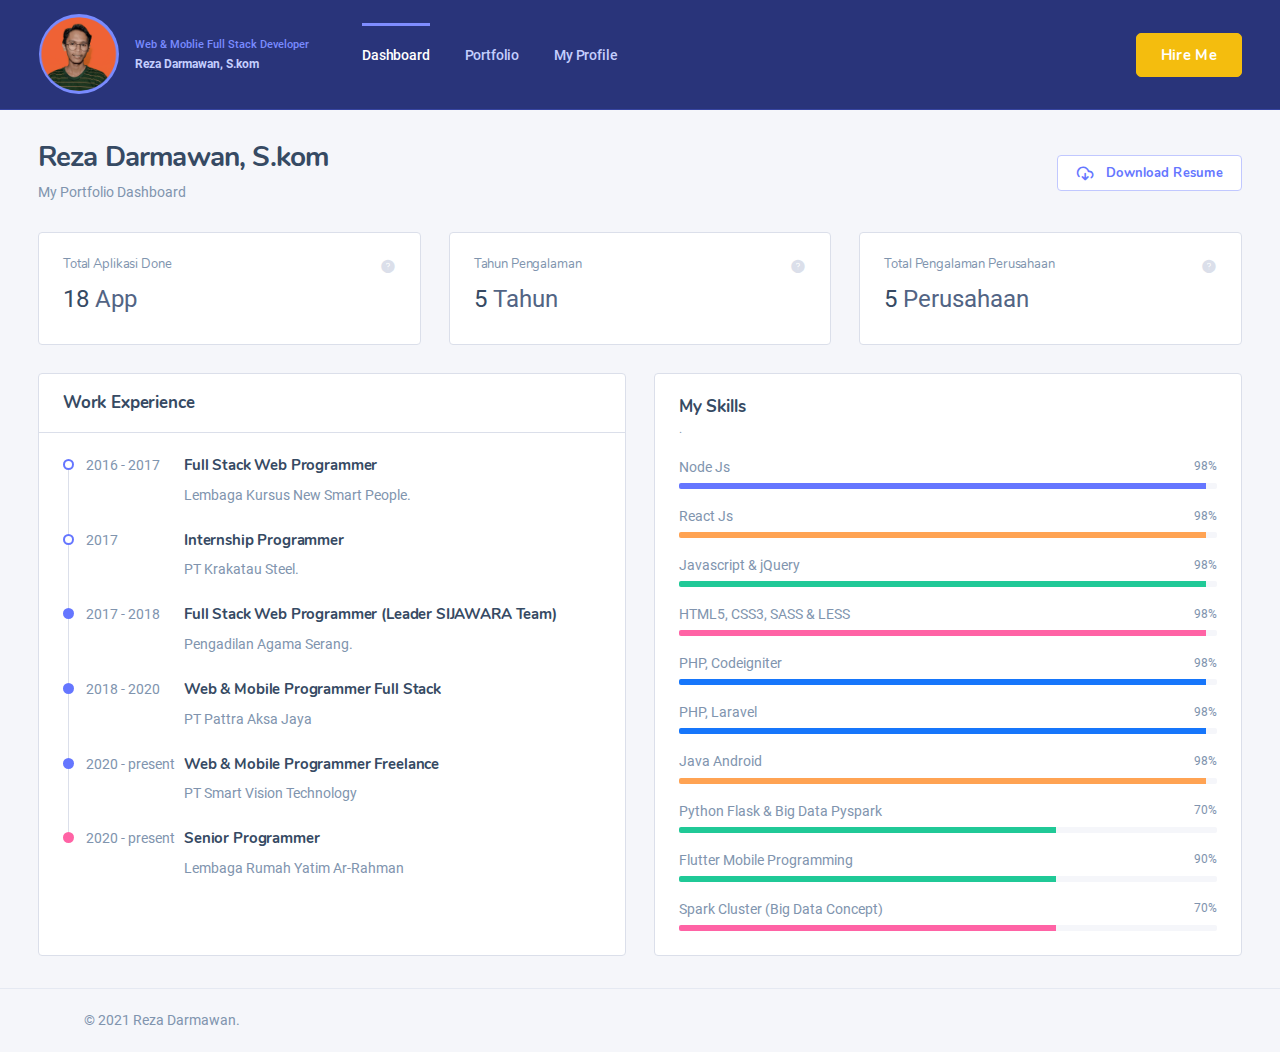
==== index.html @ d8fc85c7 "Update index.html" ====
<!DOCTYPE html>
<html lang="zxx" class="js">

<head>
    <meta charset="utf-8">
    <meta name="author" content="Softnio">
    <meta name="viewport" content="width=device-width, initial-scale=1, shrink-to-fit=no">
    <meta name="description" content="A powerful and conceptual apps base dashboard template that especially build for developers and programmers.">
    <!-- Fav Icon  -->
    <link rel="shortcut icon" href="./images/favicon.png">
    <!-- Page Title  -->
    <title>Reza Darmawan| My Portfolio</title>
    <!-- StyleSheets  -->
    <link rel="stylesheet" href="./assets/css/dashlite.css?ver=2.9.0">
    <link id="skin-default" rel="stylesheet" href="./assets/css/theme.css?ver=2.9.0">
</head>

<body class="nk-body npc-invest bg-lighter ">
    <div class="nk-app-root">
        <!-- wrap @s -->
        <div class="nk-wrap ">
            <!-- main header @s -->
            <div class="nk-header nk-header-fluid is-theme">
                <div class="container-xl wide-xl">
                    <div class="nk-header-wrap">
                        <div class="nk-menu-trigger mr-sm-2 d-lg-none">
                            <a href="#" class="nk-nav-toggle nk-quick-nav-icon" data-target="headerNav"><em class="icon ni ni-menu"></em></a>
                        </div>
                        <div class="nk-header-brand">
                            <!-- <div class="user-avatar lg">
                                <img src="./images/reza.png" alt="">
                            </div> -->
                            <ul class="nk-quick-nav">
                                <li class="order-sm-first">
                                    <a href="#">
                                        <div class="user-toggle">
                                            <div class="user-avatar lg">
                                                <img src="./images/reza.png" alt="">
                                            </div>
                                            <div class="user-info d-none d-xl-block">
                                                <div class="user-status">Web & Moblie Full Stack Developer</div>
                                                <div class="user-name">Reza Darmawan, S.kom</div>
                                            </div>
                                        </div>
                                    </a>
                                </li>
                            </ul><!-- .nk-quick-nav -->
                        </div><!-- .nk-header-brand -->
                        <div class="nk-header-menu" data-content="headerNav">
                            <div class="nk-header-mobile">
                                <div class="nk-header-brand">
                                    <a href="html/index.html" class="logo-link">
                                        <img class="logo-light logo-img" src="./images/reza.png" srcset="./images/reza.png 2x" alt="logo">
                                        <img class="logo-dark logo-img" src="./images/reza.png" srcset="./images/reza.png 2x" alt="logo-dark">
                                    </a>
                                </div>
                                <div class="nk-menu-trigger mr-n2">
                                    <a href="#" class="nk-nav-toggle nk-quick-nav-icon" data-target="headerNav"><em class="icon ni ni-arrow-left"></em></a>
                                </div>
                            </div>
                            <ul class="nk-menu nk-menu-main ui-s2">
                                <li class="nk-menu-item">
                                    <a href="index.html" class="nk-menu-link">
                                        <span class="nk-menu-text">Dashboard</span>
                                    </a>
                                </li><!-- .nk-menu-item -->
                                <li class="nk-menu-item">
                                    <a href="portfolio.html" class="nk-menu-link">
                                        <span class="nk-menu-text">Portfolio</span>
                                    </a>
                                </li>
                                <li class="nk-menu-item">
                                    <a href="profile.html" class="nk-menu-link">
                                        <span class="nk-menu-text">My Profile</span>
                                    </a>
                                </li><!-- .nk-menu-item -->
                            </ul><!-- .nk-menu -->
                        </div><!-- .nk-header-menu -->
                        <div class="nk-header-tools">
                            <ul class="nk-quick-nav">
                                <li class="order-sm-first">
                                    <a href="https://wa.me/6281382352441?text=Saya%20tertarik%20untuk%20merekrut%20Anda" class="btn btn-warning btn-lg">Hire Me</a>
                                </li>
                            </ul><!-- .nk-quick-nav -->
                        </div><!-- .nk-header-tools -->
                    </div><!-- .nk-header-wrap -->
                </div><!-- .container-fliud -->
            </div>
            <!-- main header @e -->
            <!-- content @s -->
            <div class="nk-content nk-content-fluid">
                <div class="container-xl wide-xl">
                    <div class="nk-content-inner">
                        <div class="nk-content-body">
                            <div class="nk-block-head nk-block-head-sm">
                                <div class="nk-block-between">
                                    <div class="nk-block-head-content">
                                        <h3 class="nk-block-title page-title">Reza Darmawan, S.kom</h3>
                                        <div class="nk-block-des text-soft">
                                            <p>My Portfolio Dashboard</p>
                                        </div>
                                    </div><!-- .nk-block-head-content -->
                                    <div class="nk-block-head-content">
                                        <div class="toggle-wrap nk-block-tools-toggle">
                                            <a href="#" class="btn btn-icon btn-trigger toggle-expand mr-n1" data-target="pageMenu"><em class="icon ni ni-more-v"></em></a>
                                            <div class="toggle-expand-content" data-content="pageMenu">
                                                <ul class="nk-block-tools g-3">
                                                    <li><a href="./rezadarmawan_resume.pdf" class="btn btn-white btn-dim btn-outline-primary" download><em class="icon ni ni-download-cloud"></em><span>Download Resume</span></a></li>
                                                </ul>
                                            </div><!-- .toggle-expand-content -->
                                        </div><!-- .toggle-wrap -->
                                    </div><!-- .nk-block-head-content -->
                                </div><!-- .nk-block-between -->
                            </div><!-- .nk-block-head -->
                            <div class="nk-block">
                                <div class="row g-gs">
                                    <div class="col-md-4">
                                        <div class="card card-bordered card-full">
                                            <div class="card-inner">
                                                <div class="card-title-group align-start mb-0">
                                                    <div class="card-title">
                                                        <h6 class="subtitle">Total Aplikasi Done</h6>
                                                    </div>
                                                    <div class="card-tools">
                                                        <em class="card-hint icon ni ni-help-fill" data-toggle="tooltip" data-placement="left" title="Total Deposited"></em>
                                                    </div>
                                                </div>
                                                <div class="card-amount">
                                                    <span class="amount"> 18 <span class="currency currency-usd">App</span>
                                                    </span>
                                                </div>
                                            </div>
                                        </div><!-- .card -->
                                    </div><!-- .col -->
                                    <div class="col-md-4">
                                        <div class="card card-bordered card-full">
                                            <div class="card-inner">
                                                <div class="card-title-group align-start mb-0">
                                                    <div class="card-title">
                                                        <h6 class="subtitle">Tahun Pengalaman</h6>
                                                    </div>
                                                    <div class="card-tools">
                                                        <em class="card-hint icon ni ni-help-fill" data-toggle="tooltip" data-placement="left" title="Total Withdraw"></em>
                                                    </div>
                                                </div>
                                                <div class="card-amount">
                                                    <span class="amount"> 5 <span class="currency currency-usd">Tahun</span>
                                                    </span>
                                                </div>
                                            </div>
                                        </div><!-- .card -->
                                    </div><!-- .col -->
                                    <div class="col-md-4">
                                        <div class="card card-bordered  card-full">
                                            <div class="card-inner">
                                                <div class="card-title-group align-start mb-0">
                                                    <div class="card-title">
                                                        <h6 class="subtitle">Total Pengalaman Perusahaan</h6>
                                                    </div>
                                                    <div class="card-tools">
                                                        <em class="card-hint icon ni ni-help-fill" data-toggle="tooltip" data-placement="left" title="Total Balance in Account"></em>
                                                    </div>
                                                </div>
                                                <div class="card-amount">
                                                    <span class="amount"> 5 <span class="currency currency-usd">Perusahaan</span>
                                                    </span>
                                                </div>
                                            </div>
                                        </div><!-- .card -->
                                    </div><!-- .col -->
                                    <div class="col-md-6 col-xxl-4">
                                        <div class="card card-bordered h-100">
                                            <div class="card-inner border-bottom">
                                                <div class="card-title-group">
                                                    <div class="card-title">
                                                        <h6 class="title">Work Experience</h6>
                                                    </div>
                                                </div>
                                            </div>
                                            <div class="card-inner">
                                                <div class="timeline">
                                                    <ul class="timeline-list">
                                                        <li class="timeline-item">
                                                            <div class="timeline-status bg-primary is-outline"></div>
                                                            <div class="timeline-date">2016 - 2017</div>
                                                            <div class="timeline-data">
                                                                <h6 class="timeline-title">Full Stack Web Programmer</h6>
                                                                <div class="timeline-des">
                                                                    <p>Lembaga Kursus New Smart People.</p>
                                                                </div>
                                                            </div>
                                                        </li>
                                                        <li class="timeline-item">
                                                            <div class="timeline-status bg-primary is-outline"></div>
                                                            <div class="timeline-date">2017</div>
                                                            <div class="timeline-data">
                                                                <h6 class="timeline-title">Internship Programmer</h6>
                                                                <div class="timeline-des">
                                                                    <p>PT Krakatau Steel.</p>
                                                                </div>
                                                            </div>
                                                        </li>
                                                        <li class="timeline-item">
                                                            <div class="timeline-status bg-primary"></div>
                                                            <div class="timeline-date">2017 - 2018</div>
                                                            <div class="timeline-data">
                                                                <h6 class="timeline-title">Full Stack Web Programmer (Leader SIJAWARA Team)</h6>
                                                                <div class="timeline-des">
                                                                    <p>Pengadilan Agama Serang.</p>
                                                                </div>
                                                            </div>
                                                        </li>
                                                        <li class="timeline-item">
                                                            <div class="timeline-status bg-primary"></div>
                                                            <div class="timeline-date">2018 - 2020</div>
                                                            <div class="timeline-data">
                                                                <h6 class="timeline-title">Web & Mobile Programmer Full Stack</h6>
                                                                <div class="timeline-des">
                                                                    <p>PT Pattra Aksa Jaya</p>
                                                                </div>
                                                            </div>
                                                        </li>
                                                        <li class="timeline-item">
                                                            <div class="timeline-status bg-primary"></div>
                                                            <div class="timeline-date">2020 - present</div>
                                                            <div class="timeline-data">
                                                                <h6 class="timeline-title">Web & Mobile Programmer Freelance</h6>
                                                                <div class="timeline-des">
                                                                    <p>PT Smart Vision Technology</p>
                                                                </div>
                                                            </div>
                                                        </li>
                                                        <li class="timeline-item">
                                                            <div class="timeline-status bg-pink"></div>
                                                            <div class="timeline-date">2020 - present</div>
                                                            <div class="timeline-data">
                                                                <h6 class="timeline-title">Senior Programmer</h6>
                                                                <div class="timeline-des">
                                                                    <p>Lembaga Rumah Yatim Ar-Rahman</p>
                                                                </div>
                                                            </div>
                                                        </li>
                                                    </ul>
                                                </div>
                                            </div>
                                        </div><!-- .card -->
                                    </div><!-- .col -->
                                    <div class="col-md-6 col-xxl-4">
                                        <div class="card card-bordered card-full">
                                            <div class="card-inner d-flex flex-column h-100">
                                                <div class="card-title-group mb-3">
                                                    <div class="card-title">
                                                        <h6 class="title">My Skills</h6>
                                                        <p>.</p>
                                                    </div>
                                                </div>
                                                <div class="progress-list gy-3">
                                                    <div class="progress-wrap">
                                                        <div class="progress-text">
                                                            <div class="progress-label">Node Js</div>
                                                            <div class="progress-amount">98%</div>
                                                        </div>
                                                        <div class="progress progress-md">
                                                            <div class="progress-bar" data-progress="98"></div>
                                                        </div>
                                                    </div>
                                                    <div class="progress-wrap">
                                                        <div class="progress-text">
                                                            <div class="progress-label">React Js</div>
                                                            <div class="progress-amount">98%</div>
                                                        </div>
                                                        <div class="progress progress-md">
                                                            <div class="progress-bar bg-orange" data-progress="98"></div>
                                                        </div>
                                                    </div>
                                                    <div class="progress-wrap">
                                                        <div class="progress-text">
                                                            <div class="progress-label">Javascript & jQuery</div>
                                                            <div class="progress-amount">98%</div>
                                                        </div>
                                                        <div class="progress progress-md">
                                                            <div class="progress-bar bg-teal" data-progress="98"></div>
                                                        </div>
                                                    </div>
                                                    <div class="progress-wrap">
                                                        <div class="progress-text">
                                                            <div class="progress-label">HTML5, CSS3, SASS & LESS</div>
                                                            <div class="progress-amount">98%</div>
                                                        </div>
                                                        <div class="progress progress-md">
                                                            <div class="progress-bar bg-pink" data-progress="98"></div>
                                                        </div>
                                                    </div>
                                                    <div class="progress-wrap">
                                                        <div class="progress-text">
                                                            <div class="progress-label">PHP, Codeigniter</div>
                                                            <div class="progress-amount">98%</div>
                                                        </div>
                                                        <div class="progress progress-md">
                                                            <div class="progress-bar bg-azure" data-progress="98"></div>
                                                        </div>
                                                    </div>
                                                    <div class="progress-wrap">
                                                        <div class="progress-text">
                                                            <div class="progress-label">PHP, Laravel</div>
                                                            <div class="progress-amount">98%</div>
                                                        </div>
                                                        <div class="progress progress-md">
                                                            <div class="progress-bar bg-azure" data-progress="98"></div>
                                                        </div>
                                                    </div>
                                                    <div class="progress-wrap">
                                                        <div class="progress-text">
                                                            <div class="progress-label">Java Android</div>
                                                            <div class="progress-amount">98%</div>
                                                        </div>
                                                        <div class="progress progress-md">
                                                            <div class="progress-bar bg-orange" data-progress="98"></div>
                                                        </div>
                                                    </div>
                                                    <div class="progress-wrap">
                                                        <div class="progress-text">
                                                            <div class="progress-label">Python Flask & Big Data Pyspark</div>
                                                            <div class="progress-amount">70%</div>
                                                        </div>
                                                        <div class="progress progress-md">
                                                            <div class="progress-bar bg-teal" data-progress="70"></div>
                                                        </div>
                                                    </div>
                                                    <div class="progress-wrap">
                                                        <div class="progress-text">
                                                            <div class="progress-label">Flutter Mobile Programming</div>
                                                            <div class="progress-amount">90%</div>
                                                        </div>
                                                        <div class="progress progress-md">
                                                            <div class="progress-bar bg-teal" data-progress="70"></div>
                                                        </div>
                                                    </div>
                                                    <div class="progress-wrap">
                                                        <div class="progress-text">
                                                            <div class="progress-label">Spark Cluster (Big Data Concept)</div>
                                                            <div class="progress-amount">70%</div>
                                                        </div>
                                                        <div class="progress progress-md">
                                                            <div class="progress-bar bg-pink" data-progress="70"></div>
                                                        </div>
                                                    </div>
                                                </div>
                                            </div>
                                        </div>
                                    </div><!-- .col -->
                                    
                                    
                                    
                                </div>
                            </div>
                        </div>
                    </div>
                </div>
            </div>
            <!-- content @e -->
            <!-- footer @s -->
            <div class="nk-footer nk-footer-fluid bg-lighter">
                <div class="container-xl">
                    <div class="nk-footer-wrap">
                        <div class="nk-footer-copyright"> &copy; 2021 Reza Darmawan.
                        </div>
                        
                    </div>
                </div>
            </div>
            <!-- footer @e -->
        </div>
        <!-- wrap @e -->
    </div>
    <!-- app-root @e -->
    
    <!-- JavaScript -->
    <script src="./assets/js/bundle.js?ver=2.9.0"></script>
    <script src="./assets/js/scripts.js?ver=2.9.0"></script>
    <script src="./assets/js/charts/gd-invest.js?ver=2.9.0"></script>
</body>

</html>
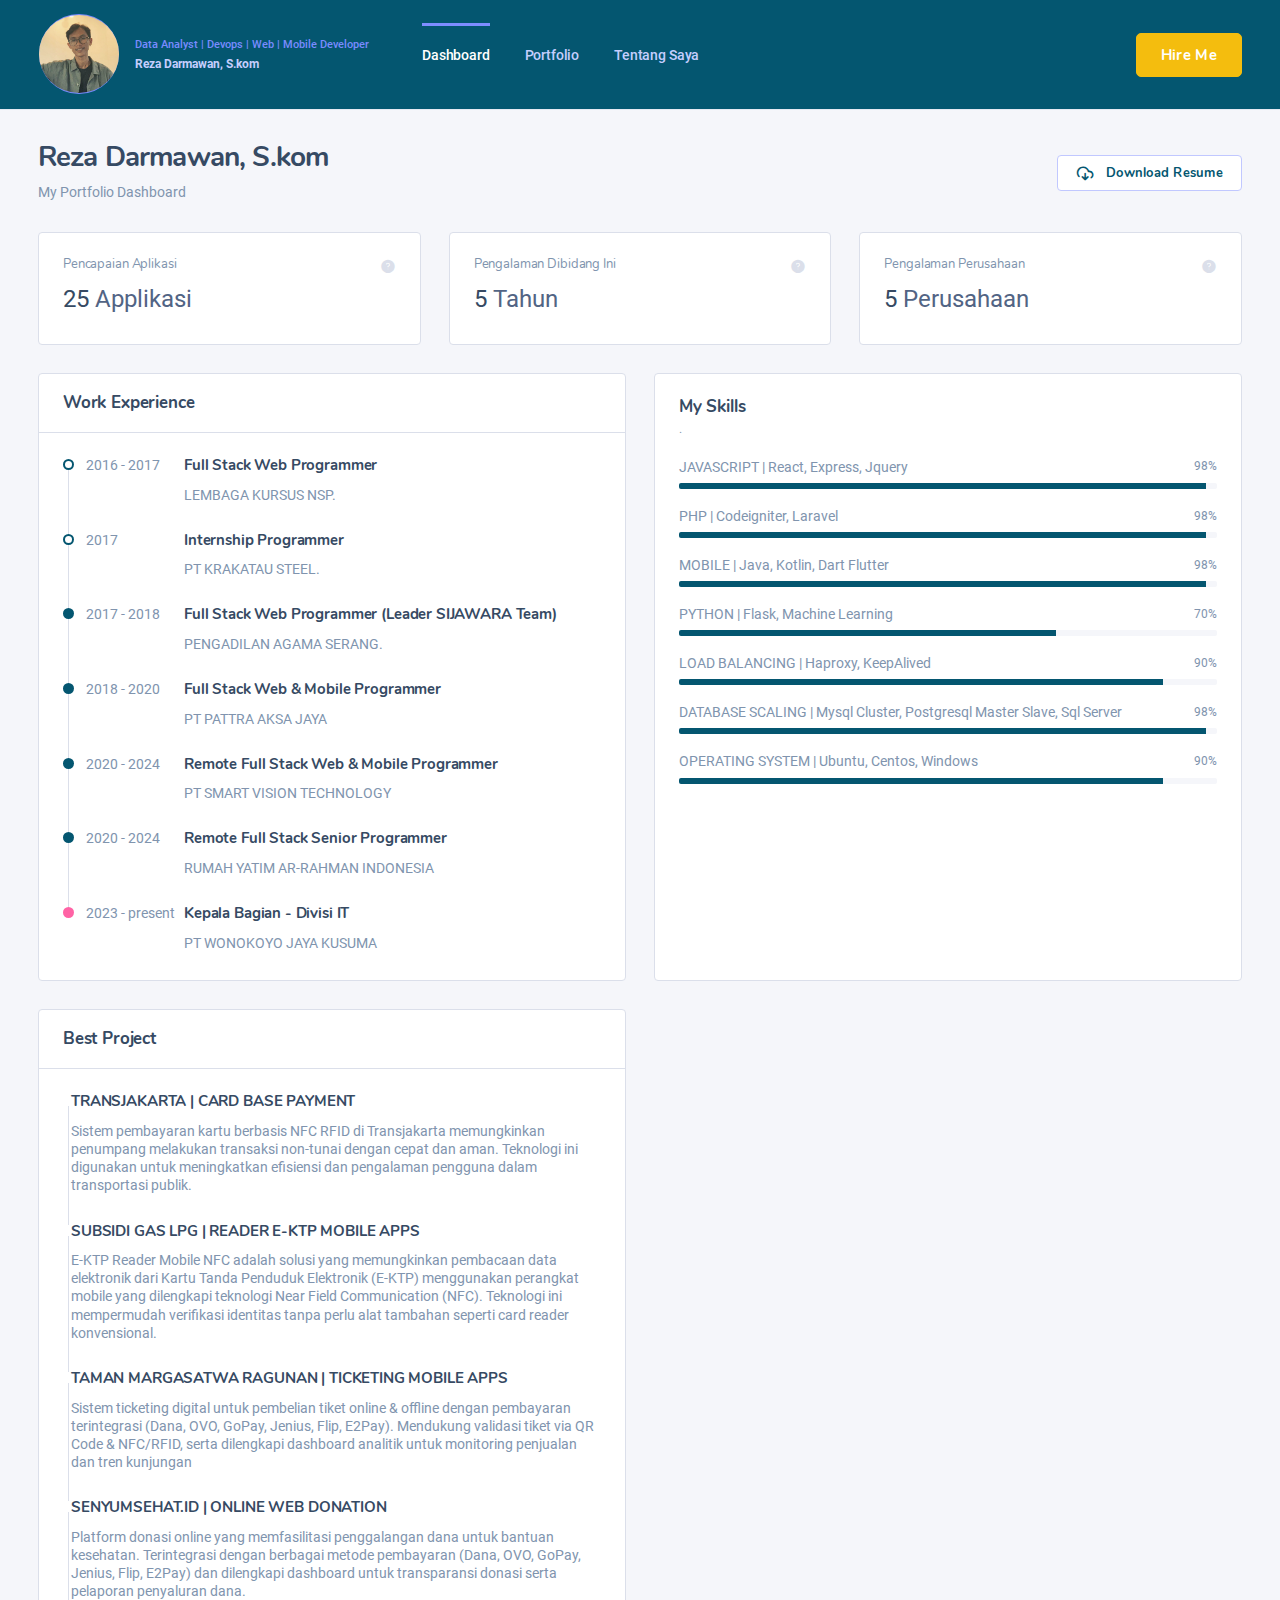
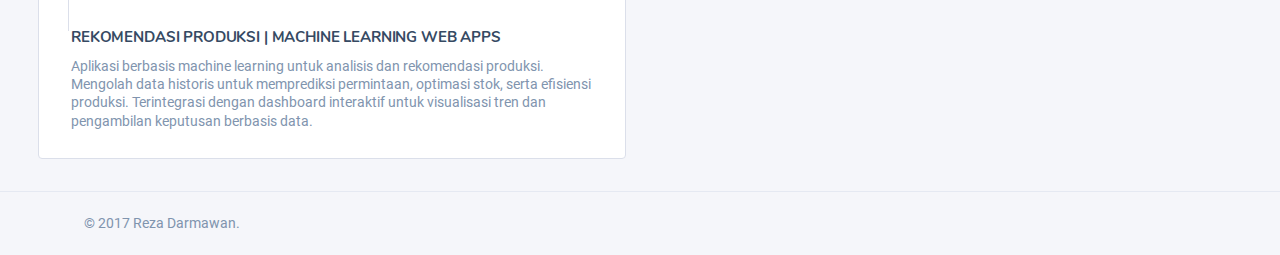
==== commit 4ec7bd8e: "update reza" ====
--- a/index.html
+++ b/index.html
@@ -11,8 +11,8 @@
     <!-- Page Title  -->
     <title>Reza Darmawan| My Portfolio</title>
     <!-- StyleSheets  -->
-    <link rel="stylesheet" href="./assets/css/dashlite.css?ver=2.9.0">
-    <link id="skin-default" rel="stylesheet" href="./assets/css/theme.css?ver=2.9.0">
+    <link rel="stylesheet" href="./assets/css/dashlite.css?ver=2.9.1">
+    <link id="skin-default" rel="stylesheet" href="./assets/css/theme.css?ver=2.9.1">
 </head>
 
 <body class="nk-body npc-invest bg-lighter ">
@@ -20,7 +20,7 @@
         <!-- wrap @s -->
         <div class="nk-wrap ">
             <!-- main header @s -->
-            <div class="nk-header nk-header-fluid is-theme">
+            <div class="nk-header nk-header-fluid is-theme bg-primary">
                 <div class="container-xl wide-xl">
                     <div class="nk-header-wrap">
                         <div class="nk-menu-trigger mr-sm-2 d-lg-none">
@@ -35,10 +35,10 @@
                                     <a href="#">
                                         <div class="user-toggle">
                                             <div class="user-avatar lg">
-                                                <img src="./images/reza.png" alt="">
+                                                <img src="./images/reza2.jpg" alt="">
                                             </div>
                                             <div class="user-info d-none d-xl-block">
-                                                <div class="user-status">Web & Moblie Full Stack Developer</div>
+                                                <div class="user-status">Data Analyst | Devops | Web | Mobile Developer</div>
                                                 <div class="user-name">Reza Darmawan, S.kom</div>
                                             </div>
                                         </div>
@@ -71,7 +71,7 @@
                                 </li>
                                 <li class="nk-menu-item">
                                     <a href="profile.html" class="nk-menu-link">
-                                        <span class="nk-menu-text">My Profile</span>
+                                        <span class="nk-menu-text">Tentang Saya</span>
                                     </a>
                                 </li><!-- .nk-menu-item -->
                             </ul><!-- .nk-menu -->
@@ -119,14 +119,14 @@
                                             <div class="card-inner">
                                                 <div class="card-title-group align-start mb-0">
                                                     <div class="card-title">
-                                                        <h6 class="subtitle">Total Aplikasi Done</h6>
+                                                        <h6 class="subtitle">Pencapaian Aplikasi</h6>
                                                     </div>
                                                     <div class="card-tools">
                                                         <em class="card-hint icon ni ni-help-fill" data-toggle="tooltip" data-placement="left" title="Total Deposited"></em>
                                                     </div>
                                                 </div>
                                                 <div class="card-amount">
-                                                    <span class="amount"> 18 <span class="currency currency-usd">App</span>
+                                                    <span class="amount"> 25 <span class="currency currency-usd">Applikasi</span>
                                                     </span>
                                                 </div>
                                             </div>
@@ -137,7 +137,7 @@
                                             <div class="card-inner">
                                                 <div class="card-title-group align-start mb-0">
                                                     <div class="card-title">
-                                                        <h6 class="subtitle">Tahun Pengalaman</h6>
+                                                        <h6 class="subtitle">Pengalaman Dibidang Ini</h6>
                                                     </div>
                                                     <div class="card-tools">
                                                         <em class="card-hint icon ni ni-help-fill" data-toggle="tooltip" data-placement="left" title="Total Withdraw"></em>
@@ -155,7 +155,7 @@
                                             <div class="card-inner">
                                                 <div class="card-title-group align-start mb-0">
                                                     <div class="card-title">
-                                                        <h6 class="subtitle">Total Pengalaman Perusahaan</h6>
+                                                        <h6 class="subtitle">Pengalaman Perusahaan</h6>
                                                     </div>
                                                     <div class="card-tools">
                                                         <em class="card-hint icon ni ni-help-fill" data-toggle="tooltip" data-placement="left" title="Total Balance in Account"></em>
@@ -186,7 +186,7 @@
                                                             <div class="timeline-data">
                                                                 <h6 class="timeline-title">Full Stack Web Programmer</h6>
                                                                 <div class="timeline-des">
-                                                                    <p>Lembaga Kursus New Smart People.</p>
+                                                                    <p>LEMBAGA KURSUS NSP.</p>
                                                                 </div>
                                                             </div>
                                                         </li>
@@ -196,47 +196,57 @@
                                                             <div class="timeline-data">
                                                                 <h6 class="timeline-title">Internship Programmer</h6>
                                                                 <div class="timeline-des">
-                                                                    <p>PT Krakatau Steel.</p>
-                                                                </div>
-                                                            </div>
-                                                        </li>
-                                                        <li class="timeline-item">
-                                                            <div class="timeline-status bg-primary"></div>
+                                                                    <p>PT KRAKATAU STEEL.</p>
+                                                                </div>
+                                                            </div>
+                                                        </li>
+                                                        <li class="timeline-item">
+                                                            <div class="timeline-status bg-primary is-outlin"></div>
                                                             <div class="timeline-date">2017 - 2018</div>
                                                             <div class="timeline-data">
                                                                 <h6 class="timeline-title">Full Stack Web Programmer (Leader SIJAWARA Team)</h6>
                                                                 <div class="timeline-des">
-                                                                    <p>Pengadilan Agama Serang.</p>
-                                                                </div>
-                                                            </div>
-                                                        </li>
-                                                        <li class="timeline-item">
-                                                            <div class="timeline-status bg-primary"></div>
+                                                                    <p>PENGADILAN AGAMA SERANG.</p>
+                                                                </div>
+                                                            </div>
+                                                        </li>
+                                                        <li class="timeline-item">
+                                                            <div class="timeline-status bg-primary is-outlin"></div>
                                                             <div class="timeline-date">2018 - 2020</div>
                                                             <div class="timeline-data">
-                                                                <h6 class="timeline-title">Web & Mobile Programmer Full Stack</h6>
-                                                                <div class="timeline-des">
-                                                                    <p>PT Pattra Aksa Jaya</p>
-                                                                </div>
-                                                            </div>
-                                                        </li>
-                                                        <li class="timeline-item">
-                                                            <div class="timeline-status bg-primary"></div>
-                                                            <div class="timeline-date">2020 - present</div>
-                                                            <div class="timeline-data">
-                                                                <h6 class="timeline-title">Web & Mobile Programmer Freelance</h6>
-                                                                <div class="timeline-des">
-                                                                    <p>PT Smart Vision Technology</p>
+                                                                <h6 class="timeline-title">Full Stack Web & Mobile Programmer </h6>
+                                                                <div class="timeline-des">
+                                                                    <p>PT PATTRA AKSA JAYA</p>
+                                                                </div>
+                                                            </div>
+                                                        </li>
+                                                        <li class="timeline-item">
+                                                            <div class="timeline-status bg-primary is-outlin"></div>
+                                                            <div class="timeline-date">2020 - 2024</div>
+                                                            <div class="timeline-data">
+                                                                <h6 class="timeline-title">Remote Full Stack Web & Mobile Programmer</h6>
+                                                                <div class="timeline-des">
+                                                                    <p>PT SMART VISION TECHNOLOGY</p>
+                                                                </div>
+                                                            </div>
+                                                        </li>
+                                                        <li class="timeline-item">
+                                                            <div class="timeline-status bg-primary is-outlin"></div>
+                                                            <div class="timeline-date">2020 - 2024</div>
+                                                            <div class="timeline-data">
+                                                                <h6 class="timeline-title">Remote Full Stack Senior Programmer</h6>
+                                                                <div class="timeline-des">
+                                                                    <p>RUMAH YATIM AR-RAHMAN INDONESIA</p>
                                                                 </div>
                                                             </div>
                                                         </li>
                                                         <li class="timeline-item">
                                                             <div class="timeline-status bg-pink"></div>
-                                                            <div class="timeline-date">2020 - present</div>
-                                                            <div class="timeline-data">
-                                                                <h6 class="timeline-title">Senior Programmer</h6>
-                                                                <div class="timeline-des">
-                                                                    <p>Lembaga Rumah Yatim Ar-Rahman</p>
+                                                            <div class="timeline-date">2023 - present</div>
+                                                            <div class="timeline-data">
+                                                                <h6 class="timeline-title">Kepala Bagian - Divisi IT</h6>
+                                                                <div class="timeline-des">
+                                                                    <p>PT WONOKOYO JAYA KUSUMA</p>
                                                                 </div>
                                                             </div>
                                                         </li>
@@ -257,7 +267,7 @@
                                                 <div class="progress-list gy-3">
                                                     <div class="progress-wrap">
                                                         <div class="progress-text">
-                                                            <div class="progress-label">Node Js</div>
+                                                            <div class="progress-label">JAVASCRIPT | React, Express, Jquery</div>
                                                             <div class="progress-amount">98%</div>
                                                         </div>
                                                         <div class="progress progress-md">
@@ -266,83 +276,56 @@
                                                     </div>
                                                     <div class="progress-wrap">
                                                         <div class="progress-text">
-                                                            <div class="progress-label">React Js</div>
+                                                            <div class="progress-label">PHP | Codeigniter, Laravel</div>
                                                             <div class="progress-amount">98%</div>
                                                         </div>
                                                         <div class="progress progress-md">
-                                                            <div class="progress-bar bg-orange" data-progress="98"></div>
-                                                        </div>
-                                                    </div>
-                                                    <div class="progress-wrap">
-                                                        <div class="progress-text">
-                                                            <div class="progress-label">Javascript & jQuery</div>
+                                                            <div class="progress-bar" data-progress="98"></div>
+                                                        </div>
+                                                    </div>
+                                                    <div class="progress-wrap">
+                                                        <div class="progress-text">
+                                                            <div class="progress-label">MOBILE | Java, Kotlin, Dart Flutter</div>
                                                             <div class="progress-amount">98%</div>
                                                         </div>
                                                         <div class="progress progress-md">
-                                                            <div class="progress-bar bg-teal" data-progress="98"></div>
-                                                        </div>
-                                                    </div>
-                                                    <div class="progress-wrap">
-                                                        <div class="progress-text">
-                                                            <div class="progress-label">HTML5, CSS3, SASS & LESS</div>
+                                                            <div class="progress-bar" data-progress="98"></div>
+                                                        </div>
+                                                    </div>
+                                                    <div class="progress-wrap">
+                                                        <div class="progress-text">
+                                                            <div class="progress-label">PYTHON | Flask, Machine Learning</div>
+                                                            <div class="progress-amount">70%</div>
+                                                        </div>
+                                                        <div class="progress progress-md">
+                                                            <div class="progress-bar" data-progress="70"></div>
+                                                        </div>
+                                                    </div>
+                                                    <div class="progress-wrap">
+                                                        <div class="progress-text">
+                                                            <div class="progress-label">LOAD BALANCING | Haproxy, KeepAlived</div>
+                                                            <div class="progress-amount">90%</div>
+                                                        </div>
+                                                        <div class="progress progress-md">
+                                                            <div class="progress-bar" data-progress="90"></div>
+                                                        </div>
+                                                    </div>
+                                                    <div class="progress-wrap">
+                                                        <div class="progress-text">
+                                                            <div class="progress-label">DATABASE SCALING | Mysql Cluster, Postgresql Master Slave, Sql Server</div>
                                                             <div class="progress-amount">98%</div>
                                                         </div>
                                                         <div class="progress progress-md">
-                                                            <div class="progress-bar bg-pink" data-progress="98"></div>
-                                                        </div>
-                                                    </div>
-                                                    <div class="progress-wrap">
-                                                        <div class="progress-text">
-                                                            <div class="progress-label">PHP, Codeigniter</div>
-                                                            <div class="progress-amount">98%</div>
-                                                        </div>
-                                                        <div class="progress progress-md">
-                                                            <div class="progress-bar bg-azure" data-progress="98"></div>
-                                                        </div>
-                                                    </div>
-                                                    <div class="progress-wrap">
-                                                        <div class="progress-text">
-                                                            <div class="progress-label">PHP, Laravel</div>
-                                                            <div class="progress-amount">98%</div>
-                                                        </div>
-                                                        <div class="progress progress-md">
-                                                            <div class="progress-bar bg-azure" data-progress="98"></div>
-                                                        </div>
-                                                    </div>
-                                                    <div class="progress-wrap">
-                                                        <div class="progress-text">
-                                                            <div class="progress-label">Java Android</div>
-                                                            <div class="progress-amount">98%</div>
-                                                        </div>
-                                                        <div class="progress progress-md">
-                                                            <div class="progress-bar bg-orange" data-progress="98"></div>
-                                                        </div>
-                                                    </div>
-                                                    <div class="progress-wrap">
-                                                        <div class="progress-text">
-                                                            <div class="progress-label">Python Flask & Big Data Pyspark</div>
-                                                            <div class="progress-amount">70%</div>
-                                                        </div>
-                                                        <div class="progress progress-md">
-                                                            <div class="progress-bar bg-teal" data-progress="70"></div>
-                                                        </div>
-                                                    </div>
-                                                    <div class="progress-wrap">
-                                                        <div class="progress-text">
-                                                            <div class="progress-label">Flutter Mobile Programming</div>
+                                                            <div class="progress-bar" data-progress="98"></div>
+                                                        </div>
+                                                    </div>
+                                                    <div class="progress-wrap">
+                                                        <div class="progress-text">
+                                                            <div class="progress-label">OPERATING SYSTEM | Ubuntu, Centos, Windows</div>
                                                             <div class="progress-amount">90%</div>
                                                         </div>
                                                         <div class="progress progress-md">
-                                                            <div class="progress-bar bg-teal" data-progress="70"></div>
-                                                        </div>
-                                                    </div>
-                                                    <div class="progress-wrap">
-                                                        <div class="progress-text">
-                                                            <div class="progress-label">Spark Cluster (Big Data Concept)</div>
-                                                            <div class="progress-amount">70%</div>
-                                                        </div>
-                                                        <div class="progress progress-md">
-                                                            <div class="progress-bar bg-pink" data-progress="70"></div>
+                                                            <div class="progress-bar" data-progress="90"></div>
                                                         </div>
                                                     </div>
                                                 </div>
@@ -351,7 +334,65 @@
                                     </div><!-- .col -->
                                     
                                     
-                                    
+                                    <div class="col-md-6 col-xxl-4">
+                                        <div class="card card-bordered h-100">
+                                            <div class="card-inner border-bottom">
+                                                <div class="card-title-group">
+                                                    <div class="card-title">
+                                                        <h6 class="title">Best Project</h6>
+                                                    </div>
+                                                </div>
+                                            </div>
+                                            <div class="card-inner">
+                                                <div class="timeline">
+                                                    <ul class="timeline-list">
+                                                        <li class="timeline-item">
+                                                            <div class="timeline-data">
+                                                                <h6 class="timeline-title">TRANSJAKARTA | CARD BASE PAYMENT</h6>
+                                                                <div class="timeline-des">
+                                                                    <p>Sistem pembayaran kartu berbasis NFC RFID di Transjakarta memungkinkan penumpang melakukan transaksi non-tunai dengan cepat dan aman. Teknologi ini digunakan untuk meningkatkan efisiensi dan pengalaman pengguna dalam transportasi publik.</p>
+                                                                </div>
+                                                            </div>
+                                                        </li>
+                                                        <li class="timeline-item">
+                                                            <div class="timeline-data">
+                                                                <h6 class="timeline-title">SUBSIDI GAS LPG | READER E-KTP MOBILE APPS</h6>
+                                                                <div class="timeline-des">
+                                                                    <p>E-KTP Reader Mobile NFC adalah solusi yang memungkinkan pembacaan data elektronik dari Kartu Tanda Penduduk Elektronik (E-KTP) menggunakan perangkat mobile yang dilengkapi teknologi Near Field Communication (NFC). Teknologi ini mempermudah verifikasi identitas tanpa perlu alat tambahan seperti card reader konvensional.</p>
+                                                                </div>
+                                                            </div>
+                                                        </li>
+                                                        <li class="timeline-item">
+                                                            <div class="timeline-data">
+                                                                <h6 class="timeline-title">TAMAN MARGASATWA RAGUNAN | TICKETING MOBILE APPS</h6>
+                                                                <div class="timeline-des">
+                                                                    <p>Sistem ticketing digital untuk pembelian tiket online & offline dengan pembayaran terintegrasi (Dana, OVO, GoPay, Jenius, Flip, E2Pay). Mendukung validasi tiket via QR Code & NFC/RFID, serta dilengkapi dashboard analitik untuk monitoring penjualan dan tren kunjungan</p>
+                                                                </div>
+                                                            </div>
+                                                        </li>
+                                                        <li class="timeline-item">
+                                                            <div class="timeline-data">
+                                                                <h6 class="timeline-title">SENYUMSEHAT.ID | ONLINE WEB DONATION</h6>
+                                                                <div class="timeline-des">
+                                                                    <p>Platform donasi online yang memfasilitasi penggalangan dana untuk bantuan kesehatan. Terintegrasi dengan berbagai metode pembayaran (Dana, OVO, GoPay, Jenius, Flip, E2Pay) dan dilengkapi dashboard untuk transparansi donasi serta pelaporan penyaluran dana.</p>
+                                                                </div>
+                                                            </div>
+                                                        </li>
+                                                        <li class="timeline-item">
+                                                            <div class="timeline-data">
+                                                                <h6 class="timeline-title">REKOMENDASI PRODUKSI | MACHINE LEARNING WEB APPS</h6>
+                                                                <div class="timeline-des">
+                                                                    <p>Aplikasi berbasis machine learning untuk analisis dan rekomendasi produksi. Mengolah data historis untuk memprediksi permintaan, optimasi stok, serta efisiensi produksi. Terintegrasi dengan dashboard interaktif untuk visualisasi tren dan pengambilan keputusan berbasis data.</p>
+                                                                </div>
+                                                            </div>
+                                                        </li>
+                                                    </ul>
+                                                </div>
+                                            </div>
+                                        </div><!-- .card -->
+                                    </div>
+
+
                                 </div>
                             </div>
                         </div>
@@ -363,7 +404,7 @@
             <div class="nk-footer nk-footer-fluid bg-lighter">
                 <div class="container-xl">
                     <div class="nk-footer-wrap">
-                        <div class="nk-footer-copyright"> &copy; 2021 Reza Darmawan.
+                        <div class="nk-footer-copyright"> &copy; 2017 Reza Darmawan.
                         </div>
                         
                     </div>
--- a/assets/css/dashlite.css
+++ b/assets/css/dashlite.css
@@ -34,7 +34,7 @@
 @font-face { font-family: 'Nunito'; src: url("../fonts/Nunito-Bold.eot"); src: local("Nunito Bold"), local("Nunito-Bold"), url("../fonts/Nunito-Bold.eot#iefix") format("embedded-opentype"), url("../fonts/Nunito-Bold.woff2") format("woff2"), url("../fonts/Nunito-Bold.woff") format("woff"), url("../fonts/Nunito-Bold.ttf") format("truetype"); font-weight: bold; font-style: normal; }
 
 /** Bootstrap (https://getbootstrap.com/)  */
-:root { --blue: #559bfb; --indigo: #2c3782; --purple: #816bff; --pink: #ff63a5; --red: #e85347; --orange: #ffa353; --yellow: #f4bd0e; --green: #1ee0ac; --teal: #20c997; --cyan: #09c2de; --white: #fff; --gray: #6c757d; --gray-dark: #343a40; --primary: #6576ff; --secondary: #364a63; --success: #1ee0ac; --info: #09c2de; --warning: #f4bd0e; --danger: #e85347; --dark: #1c2b46; --gray: #8091a7; --light: #e5e9f2; --lighter: #f5f6fa; --breakpoint-xs: 0; --breakpoint-sm: 576px; --breakpoint-md: 768px; --breakpoint-lg: 992px; --breakpoint-xl: 1200px; --breakpoint-xxl: 1540px; --font-family-sans-serif: (Roboto, sans-serif), "Helvetica Neue", Arial, "Noto Sans", sans-serif; --font-family-monospace: SFMono-Regular, Menlo, Monaco, Consolas, "Liberation Mono", "Courier New", monospace; }
+:root { --blue: #559bfb; --indigo: #045670; --purple: #816bff; --pink: #ff63a5; --red: #e85347; --orange: #ffa353; --yellow: #f4bd0e; --green: #1ee0ac; --teal: #20c997; --cyan: #09c2de; --white: #fff; --gray: #6c757d; --gray-dark: #343a40; --primary: #045670; --secondary: #364a63; --success: #1ee0ac; --info: #09c2de; --warning: #f4bd0e; --danger: #e85347; --dark: #1c2b46; --gray: #8091a7; --light: #e5e9f2; --lighter: #f5f6fa; --breakpoint-xs: 0; --breakpoint-sm: 576px; --breakpoint-md: 768px; --breakpoint-lg: 992px; --breakpoint-xl: 1200px; --breakpoint-xxl: 1540px; --font-family-sans-serif: (Roboto, sans-serif), "Helvetica Neue", Arial, "Noto Sans", sans-serif; --font-family-monospace: SFMono-Regular, Menlo, Monaco, Consolas, "Liberation Mono", "Courier New", monospace; }
 
 *, *::before, *::after { box-sizing: border-box; }
 
@@ -719,7 +719,7 @@
 
 .form-control:-moz-focusring, div.dataTables_wrapper div.dataTables_filter input:-moz-focusring, .dual-listbox .dual-listbox__search:-moz-focusring { color: transparent; text-shadow: 0 0 0 #3c4d62; }
 
-.form-control:focus, div.dataTables_wrapper div.dataTables_filter input:focus, .dual-listbox .dual-listbox__search:focus { color: #3c4d62; background-color: #fff; border-color: #6576ff; outline: 0; box-shadow: 0 0 0 3px rgba(101, 118, 255, 0.1); }
+.form-control:focus, div.dataTables_wrapper div.dataTables_filter input:focus, .dual-listbox .dual-listbox__search:focus { color: #3c4d62; background-color: #fff; border-color: #045670; outline: 0; box-shadow: 0 0 0 3px rgba(101, 118, 255, 0.1); }
 
 .form-control::placeholder, div.dataTables_wrapper div.dataTables_filter input::placeholder, .dual-listbox .dual-listbox__search::placeholder { color: #b6c6e3; opacity: 1; }
 
@@ -873,13 +873,13 @@
 
 a.btn.disabled, .dual-listbox a.disabled.dual-listbox__button, fieldset:disabled a.btn, fieldset:disabled .dual-listbox a.dual-listbox__button, .dual-listbox fieldset:disabled a.dual-listbox__button { pointer-events: none; }
 
-.btn-primary { color: #fff; background-color: #6576ff; border-color: #6576ff; }
+.btn-primary { color: #fff; background-color: #045670; border-color: #045670; }
 
 .btn-primary:hover { color: #fff; background-color: #3f54ff; border-color: #3249ff; }
 
 .btn-primary:focus, .btn-primary.focus { color: #fff; background-color: #3f54ff; border-color: #3249ff; box-shadow: 0 0 0 0.2rem rgba(124, 139, 255, 0.5); }
 
-.btn-primary.disabled, .btn-primary:disabled { color: #fff; background-color: #6576ff; border-color: #6576ff; }
+.btn-primary.disabled, .btn-primary:disabled { color: #fff; background-color: #045670; border-color: #045670; }
 
 .btn-primary:not(:disabled):not(.disabled):active, .btn-primary:not(:disabled):not(.disabled).active, .show > .btn-primary.dropdown-toggle { color: #fff; background-color: #3249ff; border-color: #253dff; }
 
@@ -993,15 +993,15 @@
 
 .btn-lighter:not(:disabled):not(.disabled):active:focus, .btn-lighter:not(:disabled):not(.disabled).active:focus, .show > .btn-lighter.dropdown-toggle:focus { box-shadow: 0 0 0 0.2rem rgba(211, 213, 218, 0.5); }
 
-.btn-outline-primary { color: #6576ff; border-color: #6576ff; }
-
-.btn-outline-primary:hover { color: #fff; background-color: #6576ff; border-color: #6576ff; }
+.btn-outline-primary { color: #045670; border-color: #045670; }
+
+.btn-outline-primary:hover { color: #fff; background-color: #045670; border-color: #045670; }
 
 .btn-outline-primary:focus, .btn-outline-primary.focus { box-shadow: 0 0 0 0.2rem rgba(101, 118, 255, 0.5); }
 
-.btn-outline-primary.disabled, .btn-outline-primary:disabled { color: #6576ff; background-color: transparent; }
-
-.btn-outline-primary:not(:disabled):not(.disabled):active, .btn-outline-primary:not(:disabled):not(.disabled).active, .show > .btn-outline-primary.dropdown-toggle { color: #fff; background-color: #6576ff; border-color: #6576ff; }
+.btn-outline-primary.disabled, .btn-outline-primary:disabled { color: #045670; background-color: transparent; }
+
+.btn-outline-primary:not(:disabled):not(.disabled):active, .btn-outline-primary:not(:disabled):not(.disabled).active, .show > .btn-outline-primary.dropdown-toggle { color: #fff; background-color: #045670; border-color: #045670; }
 
 .btn-outline-primary:not(:disabled):not(.disabled):active:focus, .btn-outline-primary:not(:disabled):not(.disabled).active:focus, .show > .btn-outline-primary.dropdown-toggle:focus { box-shadow: 0 0 0 0.2rem rgba(101, 118, 255, 0.5); }
 
@@ -1208,9 +1208,9 @@
 
 .dropdown-item:last-child { border-bottom-right-radius: calc(4px - 1px); border-bottom-left-radius: calc(4px - 1px); }
 
-.dropdown-item:hover, .dropdown-item:focus { color: #6576ff; text-decoration: none; background-color: #ebeef2; }
-
-.dropdown-item.active, .dropdown-item:active { color: #6576ff; text-decoration: none; background-color: #dbdfea; }
+.dropdown-item:hover, .dropdown-item:focus { color: #045670; text-decoration: none; background-color: #ebeef2; }
+
+.dropdown-item.active, .dropdown-item:active { color: #045670; text-decoration: none; background-color: #dbdfea; }
 
 .dropdown-item.disabled, .dropdown-item:disabled { color: #ebeef2; pointer-events: none; background-color: transparent; }
 
@@ -1320,13 +1320,13 @@
 
 .custom-control-input:before, .custom-control-input:after { z-index: 1; }
 
-.custom-control-input:checked ~ .custom-control-label::before { color: #fff; border-color: #6576ff; background-color: #6576ff; }
+.custom-control-input:checked ~ .custom-control-label::before { color: #fff; border-color: #045670; background-color: #045670; }
 
 .custom-control-input:focus ~ .custom-control-label::before { box-shadow: 0 0 0 3px rgba(101, 118, 255, 0.1); }
 
-.custom-control-input:focus:not(:checked) ~ .custom-control-label::before { border-color: #6576ff; }
-
-.custom-control-input:not(:disabled):active ~ .custom-control-label::before { color: #fff; background-color: #6576ff; border-color: #6576ff; }
+.custom-control-input:focus:not(:checked) ~ .custom-control-label::before { border-color: #045670; }
+
+.custom-control-input:not(:disabled):active ~ .custom-control-label::before { color: #fff; background-color: #045670; border-color: #045670; }
 
 .custom-control-input[disabled] ~ .custom-control-label, .custom-control-input:disabled ~ .custom-control-label { color: #6c757d; }
 
@@ -1370,7 +1370,7 @@
 
 .custom-select, div.dataTables_wrapper div.dataTables_length select { display: inline-block; width: 100%; height: calc(2.125rem + 2px); padding: 0.4375rem 2rem 0.4375rem 1rem; font-size: 0.8125rem; font-weight: 400; line-height: 1.25rem; color: #3c4d62; vertical-align: middle; background: #fff url("data:image/svg+xml,%3csvg xmlns='http://www.w3.org/2000/svg' width='4' height='5' viewBox='0 0 4 5'%3e%3cpath fill='%23343a40' d='M2 0L0 2h4zm0 5L0 3h4z'/%3e%3c/svg%3e") right 1rem center/8px 10px no-repeat; border: 1px solid #dbdfea; border-radius: 4px; appearance: none; }
 
-.custom-select:focus, div.dataTables_wrapper div.dataTables_length select:focus { border-color: #6576ff; outline: 0; box-shadow: 0 0 0 0.2rem rgba(85, 155, 251, 0.25); }
+.custom-select:focus, div.dataTables_wrapper div.dataTables_length select:focus { border-color: #045670; outline: 0; box-shadow: 0 0 0 0.2rem rgba(85, 155, 251, 0.25); }
 
 .custom-select:focus::-ms-value, div.dataTables_wrapper div.dataTables_length select:focus::-ms-value { color: #3c4d62; background-color: #fff; }
 
@@ -1390,7 +1390,7 @@
 
 .custom-file-input { position: relative; z-index: 2; width: 100%; height: calc(2.125rem + 2px); margin: 0; opacity: 0; }
 
-.custom-file-input:focus ~ .custom-file-label { border-color: #6576ff; box-shadow: 0 0 0 3px rgba(101, 118, 255, 0.1); }
+.custom-file-input:focus ~ .custom-file-label { border-color: #045670; box-shadow: 0 0 0 3px rgba(101, 118, 255, 0.1); }
 
 .custom-file-input[disabled] ~ .custom-file-label, .custom-file-input:disabled ~ .custom-file-label { background-color: #f5f6fa; }
 
@@ -1482,9 +1482,9 @@
 
 .custom-control-pro.no-control .custom-control-label { padding: 0.375rem 1.125rem; border-width: 2px; }
 
-.custom-control-pro.no-control .custom-control-input:checked ~ .custom-control-label { border-color: #6576ff; z-index: 2; }
-
-.custom-control-pro.no-control .custom-control-input:not(:disabled):active ~ .custom-control-label { border-color: #6576ff; }
+.custom-control-pro.no-control .custom-control-input:checked ~ .custom-control-label { border-color: #045670; z-index: 2; }
+
+.custom-control-pro.no-control .custom-control-input:not(:disabled):active ~ .custom-control-label { border-color: #045670; }
 
 .custom-control-pro.no-control .custom-control-input[disabled] ~ .custom-control-label, .custom-control-pro.no-control .custom-control-input:disabled ~ .custom-control-label { color: #6c757d; }
 
@@ -1520,7 +1520,7 @@
 
 .custom-control.color-control { padding: 4px !important; }
 
-.custom-control.color-control .custom-control-label::before { opacity: 0; display: block; left: -4px; right: -4px; top: -4px; bottom: -4px; border-radius: 50%; border: 2px solid #6576ff !important; background: transparent !important; transition: .3s ease; }
+.custom-control.color-control .custom-control-label::before { opacity: 0; display: block; left: -4px; right: -4px; top: -4px; bottom: -4px; border-radius: 50%; border: 2px solid #045670 !important; background: transparent !important; transition: .3s ease; }
 
 .custom-control.color-control .custom-control-label::after { display: none; }
 
@@ -1824,7 +1824,7 @@
 
 .page-item:last-child .page-link { border-top-right-radius: 4px; border-bottom-right-radius: 4px; }
 
-.page-item.active .page-link { z-index: 3; color: #fff; background-color: #6576ff; border-color: #6576ff; }
+.page-item.active .page-link { z-index: 3; color: #fff; background-color: #045670; border-color: #045670; }
 
 .page-item.disabled .page-link { color: #dbdfea; pointer-events: none; cursor: auto; background-color: #fff; border-color: #e5e9f2; }
 
@@ -1852,7 +1852,7 @@
 
 .badge-pill { padding-right: 0.5rem; padding-left: 0.5rem; border-radius: 10rem; }
 
-.badge-primary { color: #fff; background-color: #6576ff; }
+.badge-primary { color: #fff; background-color: #045670; }
 
 a.badge-primary:hover, a.badge-primary:focus { color: #fff; background-color: #3249ff; }
 
@@ -1993,7 +1993,7 @@
 
 .progress { display: flex; height: 0.5rem; overflow: hidden; line-height: 0; font-size: 0.75rem; background-color: #f5f6fa; border-radius: 2px; }
 
-.progress-bar { display: flex; flex-direction: column; justify-content: center; overflow: hidden; color: #fff; text-align: center; white-space: nowrap; background-color: #6576ff; transition: width 0.6s ease; }
+.progress-bar { display: flex; flex-direction: column; justify-content: center; overflow: hidden; color: #fff; text-align: center; white-space: nowrap; background-color: #045670; transition: width 0.6s ease; }
 
 @media (prefers-reduced-motion: reduce) { .progress-bar { transition: none; } }
 
@@ -2393,7 +2393,7 @@
 
 .align-text-top { vertical-align: text-top !important; }
 
-.bg-primary { background-color: #6576ff !important; }
+.bg-primary { background-color: #045670 !important; }
 
 a.bg-primary:hover, a.bg-primary:focus, button.bg-primary:hover, button.bg-primary:focus { background-color: #3249ff !important; }
 
@@ -2457,7 +2457,7 @@
 
 .border-left-0, .no-bdr-l, .no-bdr-x { border-left: 0 !important; }
 
-.border-primary { border-color: #6576ff !important; }
+.border-primary { border-color: #045670 !important; }
 
 .border-secondary { border-color: #364a63 !important; }
 
@@ -3730,7 +3730,7 @@
 
 .text-white { color: #fff !important; }
 
-.text-primary { color: #6576ff !important; }
+.text-primary { color: #045670 !important; }
 
 a.text-primary:hover, a.text-primary:focus { color: #1932ff !important; }
 
@@ -3903,9 +3903,9 @@
 
 .text-azure { color: #1676fb !important; }
 
-.bg-indigo { background-color: #2c3782 !important; }
-
-.text-indigo { color: #2c3782 !important; }
+.bg-indigo { background-color: #045670 !important; }
+
+.text-indigo { color: #045670 !important; }
 
 .bg-purple { background-color: #816bff !important; }
 
@@ -4001,7 +4001,7 @@
 
 .bg-gray-900 { background-color: #1f2b3a !important; }
 
-.bg-abstract { background-image: linear-gradient(to right, #2c3782 calc(60% - 150px), #39469f calc(60% - 150px), #39469f 60%, #4856b5 60%, #4856b5 calc(60% + 150px), #5b6ac6 calc(60% + 150px), #5b6ac6 100%); }
+.bg-abstract { background-image: linear-gradient(to right, #045670 calc(60% - 150px), #39469f calc(60% - 150px), #39469f 60%, #4856b5 60%, #4856b5 calc(60% + 150px), #5b6ac6 calc(60% + 150px), #5b6ac6 100%); }
 
 .bg-white-1 { background: rgba(255, 255, 255, 0.1) !important; }
 
@@ -4326,7 +4326,7 @@
 
 .badge .icon { font-size: 1rem; }
 
-.badge-primary { border-color: #6576ff; }
+.badge-primary { border-color: #045670; }
 
 .badge-secondary { border-color: #364a63; }
 
@@ -4346,7 +4346,7 @@
 
 .badge-lighter { border-color: #f5f6fa; }
 
-.badge-outline-primary { color: #6576ff; border-color: #a3adff; }
+.badge-outline-primary { color: #045670; border-color: #a3adff; }
 
 .badge-outline-secondary { color: #364a63; border-color: #8692a1; }
 
@@ -4366,9 +4366,9 @@
 
 .badge-outline-lighter { color: #e5e9f2; border-color: #eff2f7; }
 
-.badge-dim.badge-primary { color: #6576ff; background-color: #eef0ff; border-color: #eef0ff; }
-
-.badge-dim.badge-outline-primary { color: #6576ff; background-color: #eef0ff; border-color: #c1c8ff; }
+.badge-dim.badge-primary { color: #045670; background-color: #eef0ff; border-color: #eef0ff; }
+
+.badge-dim.badge-outline-primary { color: #045670; background-color: #eef0ff; border-color: #c1c8ff; }
 
 .badge-dim.badge-secondary { color: #364a63; background-color: #e9ebee; border-color: #e9ebee; }
 
@@ -4418,7 +4418,7 @@
 
 .badge-dot.badge-lg:before, .badge-dot.badge-xl:before { height: 12px; width: 12px; margin-top: 0; }
 
-.badge-dot.badge-primary { color: #6576ff; }
+.badge-dot.badge-primary { color: #045670; }
 
 .badge-dot.badge-secondary { color: #364a63; }
 
@@ -4476,7 +4476,7 @@
 
 a.alert:hover { color: currentColor; }
 
-.alert-fill.alert-primary { color: #fff; background: #6576ff; }
+.alert-fill.alert-primary { color: #fff; background: #045670; }
 
 .alert-fill.alert-secondary { color: #fff; background: #364a63; }
 
@@ -4514,9 +4514,9 @@
 
 .alert-pro.alert-icon > .icon { font-size: 1.75rem; top: 50%; transform: translateY(-50%); }
 
-.alert-pro.alert-primary { border-color: #6576ff; }
-
-.alert-pro.alert-primary > .icon { color: #6576ff; }
+.alert-pro.alert-primary { border-color: #045670; }
+
+.alert-pro.alert-primary > .icon { color: #045670; }
 
 .alert-pro.alert-secondary { border-color: #364a63; }
 
@@ -4596,9 +4596,9 @@
 
 .link-between { justify-content: space-between; }
 
-.link-primary { color: #6576ff !important; }
-
-.link-on-primary:hover { color: #6576ff !important; }
+.link-primary { color: #045670 !important; }
+
+.link-on-primary:hover { color: #045670 !important; }
 
 .link-secondary { color: #364a63 !important; }
 
@@ -4732,11 +4732,11 @@
 
 a:hover .btn-trigger:before { opacity: 1; height: 120%; width: 120%; }
 
-.btn-dim.btn-outline-primary { color: #6576ff; background-color: #eef0ff; border-color: #c1c8ff; }
-
-.btn-dim.btn-outline-primary:not(:disabled):not(.disabled):hover { color: #fff; background-color: #6576ff; border-color: #6576ff; }
-
-.btn-white.btn-outline-primary:not(.btn-dim):not(:disabled):not(.disabled):hover, .dt-buttons .btn-outline-primary.btn-secondary:not(.btn-dim):not(:disabled):not(.disabled):hover, .btn-trans.btn-outline-primary:not(.btn-dim):not(:disabled):not(.disabled):hover { color: #6576ff; background: #eef0ff; }
+.btn-dim.btn-outline-primary { color: #045670; background-color: #eef0ff; border-color: #c1c8ff; }
+
+.btn-dim.btn-outline-primary:not(:disabled):not(.disabled):hover { color: #fff; background-color: #045670; border-color: #045670; }
+
+.btn-white.btn-outline-primary:not(.btn-dim):not(:disabled):not(.disabled):hover, .dt-buttons .btn-outline-primary.btn-secondary:not(.btn-dim):not(:disabled):not(.disabled):hover, .btn-trans.btn-outline-primary:not(.btn-dim):not(:disabled):not(.disabled):hover { color: #045670; background: #eef0ff; }
 
 .btn-dim.btn-outline-success { color: #1ee0ac; background-color: #e6fcf6; border-color: #a5f3de; }
 
@@ -4786,9 +4786,9 @@
 
 .btn-white.btn-outline-light:not(.btn-dim):not(:disabled):not(.disabled):hover, .dt-buttons .btn-secondary:not(.btn-dim):not(:disabled):not(.disabled):hover, .btn-trans.btn-outline-light:not(.btn-dim):not(:disabled):not(.disabled):hover, .dt-buttons .btn-trans.btn-secondary:not(.btn-dim):not(:disabled):not(.disabled):hover { color: #526484; background: #f5f6fa; }
 
-.btn-dim.btn-primary { color: #6576ff; background-color: #eef0ff; border-color: transparent; }
-
-.btn-dim.btn-primary:not(:disabled):not(.disabled):hover { color: #fff; background-color: #6576ff; border-color: #6576ff; }
+.btn-dim.btn-primary { color: #045670; background-color: #eef0ff; border-color: transparent; }
+
+.btn-dim.btn-primary:not(:disabled):not(.disabled):hover { color: #fff; background-color: #045670; border-color: #045670; }
 
 .btn-dim.btn-secondary { color: #364a63; background-color: #e9ebee; border-color: transparent; }
 
@@ -4948,7 +4948,7 @@
   .nk-quick-nav .dropdown-menu-xl, .nk-quick-nav .dropdown-menu-lg, .nk-quick-nav .dropdown-menu-md { margin-right: 0; margin-left: 16px; }
   .nk-quick-nav li:last-child .dropdown-menu-xl, .nk-quick-nav li:last-child .dropdown-menu-lg, .nk-quick-nav li:last-child .dropdown-menu-md { margin-left: 0; margin-right: 3px; } }
 
-.dropdown-menu-s1 { border-top: 3px solid #6576ff; }
+.dropdown-menu-s1 { border-top: 3px solid #045670; }
 
 .dropdown-toggle-split > .icon { margin-left: -0.25rem; margin-right: -0.25rem; }
 
@@ -4958,11 +4958,11 @@
 
 .card-full { height: 100%; }
 
-.card.is-dark { background: #2c3782; }
+.card.is-dark { background: #045670; }
 
 .card-bordered { border: 1px solid #dbdfea; }
 
-.card-bordered.is-dark { border-color: #2c3782; }
+.card-bordered.is-dark { border-color: #045670; }
 
 .card-bordered.dashed { border-style: dashed; }
 
@@ -5002,7 +5002,7 @@
 
 .card-tools-nav li a { position: relative; color: #8094ae; padding: 10px 0; display: block; line-height: 1; }
 
-.card-tools-nav li a:before { position: absolute; bottom: 0; left: 0; right: 0; height: 2px; content: ''; background: #6576ff; opacity: 0; }
+.card-tools-nav li a:before { position: absolute; bottom: 0; left: 0; right: 0; height: 2px; content: ''; background: #045670; opacity: 0; }
 
 .card-tools-nav li a:hover, .card-tools-nav li a.active { color: #526484; }
 
@@ -5105,7 +5105,7 @@
 
 .form-control.error:focus, div.dataTables_wrapper div.dataTables_filter input.error:focus, .dual-listbox .error.dual-listbox__search:focus { box-shadow: 0 0 0 3px rgba(232, 83, 71, 0.1); }
 
-.form-control.focus, div.dataTables_wrapper div.dataTables_filter input.focus, .dual-listbox .focus.dual-listbox__search { border-color: #6576ff; box-shadow: 0 0 0 3px rgba(101, 118, 255, 0.1); }
+.form-control.focus, div.dataTables_wrapper div.dataTables_filter input.focus, .dual-listbox .focus.dual-listbox__search { border-color: #045670; box-shadow: 0 0 0 3px rgba(101, 118, 255, 0.1); }
 
 .form-control-simple { border: none; padding: 0; }
 
@@ -5165,7 +5165,7 @@
 
 .custom-btn-check input { position: absolute; opacity: 0; height: 1px; width: 1px; }
 
-.custom-btn-check input:checked ~ label { color: #fff; border-color: #6576ff; background-color: #6576ff; }
+.custom-btn-check input:checked ~ label { color: #fff; border-color: #045670; background-color: #045670; }
 
 .custom-btn-check label { display: inline-block; border: 2px solid #ebeef2; background-color: #ebeef2; font-weight: 500; color: #526484; text-align: center; padding: 0.4375rem 1.125rem; font-size: 0.8125rem; line-height: 1.25rem; border-radius: 4px; transition: all .3s; margin-bottom: 0 !important; }
 
@@ -5356,7 +5356,7 @@
 
 .nav-tabs .nav-item:last-child { padding-right: 0; }
 
-.nav-tabs .nav-item.active .nav-link { color: #6576ff; }
+.nav-tabs .nav-item.active .nav-link { color: #045670; }
 
 .nav-tabs .nav-item.active .nav-link:after { opacity: 1; }
 
@@ -5370,13 +5370,13 @@
 
 .nav-tabs .nav-link:hover { color: #364a63; }
 
-.nav-tabs .nav-link:focus { color: #6576ff; }
+.nav-tabs .nav-link:focus { color: #045670; }
 
 .nav-tabs .nav-link:before, .nav-tabs .nav-link:after { position: absolute; content: ''; }
 
-.nav-tabs .nav-link:after { left: 0; right: 0; bottom: 0; height: 3px; background: #6576ff; opacity: 0; }
-
-.nav-tabs .nav-link.active { color: #6576ff; border: none; background-color: transparent; }
+.nav-tabs .nav-link:after { left: 0; right: 0; bottom: 0; height: 3px; background: #045670; opacity: 0; }
+
+.nav-tabs .nav-link.active { color: #045670; border: none; background-color: transparent; }
 
 .nav-tabs .nav-link.active:after { opacity: 1; }
 
@@ -7692,7 +7692,7 @@
 
 .select2-search--dropdown .select2-search__field { padding: 0.375rem 0.75rem; width: 100%; border-radius: 4px; margin-bottom: 6px; color: #526484; }
 
-.select2-search--dropdown .select2-search__field:focus { outline: none; border-color: #6576ff; }
+.select2-search--dropdown .select2-search__field:focus { outline: none; border-color: #045670; }
 
 .select2-search--dropdown .select2-search__field::-webkit-search-cancel-button { -webkit-appearance: none; }
 
@@ -7712,7 +7712,7 @@
 
 .select2-xl .select2-container--default .select2-selection--single { font-size: 15px; }
 
-.select2-container--default .select2-selection--single:focus { box-shadow: 0 0 0 3px rgba(101, 118, 255, 0.1); border-color: #6576ff; outline: none; }
+.select2-container--default .select2-selection--single:focus { box-shadow: 0 0 0 3px rgba(101, 118, 255, 0.1); border-color: #045670; outline: none; }
 
 .select2-container--default .select2-selection--single .select2-selection__rendered { color: #526484; line-height: 1.25rem; padding: 0.4375rem calc(2.125rem + 2px) 0.4375rem 1rem; }
 
@@ -7784,7 +7784,7 @@
 
 .select2-container--default.select2-container--above.select2-container--open .select2-selection--multiple { border-radius: 0 0 4px 4px; }
 
-.select2-container--default.select2-container--focus .select2-selection--multiple { border: 1px solid #6576ff; outline: 0; }
+.select2-container--default.select2-container--focus .select2-selection--multiple { border: 1px solid #045670; outline: 0; }
 
 .select2-container--default.select2-container--disabled .select2-selection--multiple { border-color: #dbdfea; background-color: rgba(219, 223, 234, 0.3); cursor: default; }
 
@@ -7993,11 +7993,11 @@
 
 .datepicker table tr td.highlighted { background: #ebeef2; border-radius: 0; }
 
-.datepicker table tr td.today, .datepicker table tr td.today:hover, .datepicker table tr td.today.disabled, .datepicker table tr td.today.disabled:hover { background-color: #e3e7fe; color: #6576ff; }
+.datepicker table tr td.today, .datepicker table tr td.today:hover, .datepicker table tr td.today.disabled, .datepicker table tr td.today.disabled:hover { background-color: #e3e7fe; color: #045670; }
 
 .datepicker table tr td.today:hover, .datepicker table tr td.today:hover:hover, .datepicker table tr td.today.disabled:hover, .datepicker table tr td.today.disabled:hover:hover, .datepicker table tr td.today:active, .datepicker table tr td.today:hover:active, .datepicker table tr td.today.disabled:active, .datepicker table tr td.today.disabled:hover:active, .datepicker table tr td.today.active, .datepicker table tr td.today:hover.active, .datepicker table tr td.today.disabled.active, .datepicker table tr td.today.disabled:hover.active, .datepicker table tr td.today.disabled, .datepicker table tr td.today:hover.disabled, .datepicker table tr td.today.disabled.disabled, .datepicker table tr td.today.disabled:hover.disabled, .datepicker table tr td.today[disabled], .datepicker table tr td.today:hover[disabled], .datepicker table tr td.today.disabled[disabled], .datepicker table tr td.today.disabled:hover[disabled] { background-color: #798bff; }
 
-.datepicker table tr td.today:active, .datepicker table tr td.today:hover:active, .datepicker table tr td.today.disabled:active, .datepicker table tr td.today.disabled:hover:active, .datepicker table tr td.today.active, .datepicker table tr td.today:hover.active, .datepicker table tr td.today.disabled.active, .datepicker table tr td.today.disabled:hover.active { background-color: #6576ff; }
+.datepicker table tr td.today:active, .datepicker table tr td.today:hover:active, .datepicker table tr td.today.disabled:active, .datepicker table tr td.today.disabled:hover:active, .datepicker table tr td.today.active, .datepicker table tr td.today:hover.active, .datepicker table tr td.today.disabled.active, .datepicker table tr td.today.disabled:hover.active { background-color: #045670; }
 
 .datepicker table tr td.today:hover:hover { color: #fff; }
 
@@ -8009,7 +8009,7 @@
 
 .datepicker table tr td.range.today:hover, .datepicker table tr td.range.today:hover:hover, .datepicker table tr td.range.today.disabled:hover, .datepicker table tr td.range.today.disabled:hover:hover, .datepicker table tr td.range.today:active, .datepicker table tr td.range.today:hover:active, .datepicker table tr td.range.today.disabled:active, .datepicker table tr td.range.today.disabled:hover:active, .datepicker table tr td.range.today.active, .datepicker table tr td.range.today:hover.active, .datepicker table tr td.range.today.disabled.active, .datepicker table tr td.range.today.disabled:hover.active, .datepicker table tr td.range.today.disabled, .datepicker table tr td.range.today:hover.disabled, .datepicker table tr td.range.today.disabled.disabled, .datepicker table tr td.range.today.disabled:hover.disabled, .datepicker table tr td.range.today[disabled], .datepicker table tr td.range.today:hover[disabled], .datepicker table tr td.range.today.disabled[disabled], .datepicker table tr td.range.today.disabled:hover[disabled] { background-color: #798bff; }
 
-.datepicker table tr td.range.today:active, .datepicker table tr td.range.today:hover:active, .datepicker table tr td.range.today.disabled:active, .datepicker table tr td.range.today.disabled:hover:active, .datepicker table tr td.range.today.active, .datepicker table tr td.range.today:hover.active, .datepicker table tr td.range.today.disabled.active, .datepicker table tr td.range.today.disabled:hover.active { background-color: #6576ff \9; }
+.datepicker table tr td.range.today:active, .datepicker table tr td.range.today:hover:active, .datepicker table tr td.range.today.disabled:active, .datepicker table tr td.range.today.disabled:hover:active, .datepicker table tr td.range.today.active, .datepicker table tr td.range.today:hover.active, .datepicker table tr td.range.today.disabled.active, .datepicker table tr td.range.today.disabled:hover.active { background-color: #045670 \9; }
 
 .datepicker table tr td.selected, .datepicker table tr td.selected:hover, .datepicker table tr td.selected.disabled, .datepicker table tr td.selected.disabled:hover { background-color: #3c4d62; color: #fff; }
 
@@ -8019,21 +8019,21 @@
 
 .datepicker table tr td.active, .datepicker table tr td.active:hover, .datepicker table tr td.active.disabled, .datepicker table tr td.active.disabled:hover { background-color: #798bff; color: #fff; }
 
-.datepicker table tr td.active:hover, .datepicker table tr td.active:hover:hover, .datepicker table tr td.active.disabled:hover, .datepicker table tr td.active.disabled:hover:hover, .datepicker table tr td.active:active, .datepicker table tr td.active:hover:active, .datepicker table tr td.active.disabled:active, .datepicker table tr td.active.disabled:hover:active, .datepicker table tr td.active.active, .datepicker table tr td.active:hover.active, .datepicker table tr td.active.disabled.active, .datepicker table tr td.active.disabled:hover.active, .datepicker table tr td.active.disabled, .datepicker table tr td.active:hover.disabled, .datepicker table tr td.active.disabled.disabled, .datepicker table tr td.active.disabled:hover.disabled, .datepicker table tr td.active[disabled], .datepicker table tr td.active:hover[disabled], .datepicker table tr td.active.disabled[disabled], .datepicker table tr td.active.disabled:hover[disabled] { background-color: #6576ff; }
-
-.datepicker table tr td.active:active, .datepicker table tr td.active:hover:active, .datepicker table tr td.active.disabled:active, .datepicker table tr td.active.disabled:hover:active, .datepicker table tr td.active.active, .datepicker table tr td.active:hover.active, .datepicker table tr td.active.disabled.active, .datepicker table tr td.active.disabled:hover.active { background-color: #6576ff; }
+.datepicker table tr td.active:hover, .datepicker table tr td.active:hover:hover, .datepicker table tr td.active.disabled:hover, .datepicker table tr td.active.disabled:hover:hover, .datepicker table tr td.active:active, .datepicker table tr td.active:hover:active, .datepicker table tr td.active.disabled:active, .datepicker table tr td.active.disabled:hover:active, .datepicker table tr td.active.active, .datepicker table tr td.active:hover.active, .datepicker table tr td.active.disabled.active, .datepicker table tr td.active.disabled:hover.active, .datepicker table tr td.active.disabled, .datepicker table tr td.active:hover.disabled, .datepicker table tr td.active.disabled.disabled, .datepicker table tr td.active.disabled:hover.disabled, .datepicker table tr td.active[disabled], .datepicker table tr td.active:hover[disabled], .datepicker table tr td.active.disabled[disabled], .datepicker table tr td.active.disabled:hover[disabled] { background-color: #045670; }
+
+.datepicker table tr td.active:active, .datepicker table tr td.active:hover:active, .datepicker table tr td.active.disabled:active, .datepicker table tr td.active.disabled:hover:active, .datepicker table tr td.active.active, .datepicker table tr td.active:hover.active, .datepicker table tr td.active.disabled.active, .datepicker table tr td.active.disabled:hover.active { background-color: #045670; }
 
 .datepicker table tr td span { display: block; width: 23%; height: 54px; line-height: 54px; float: left; margin: 1%; cursor: pointer; -webkit-border-radius: 4px; -moz-border-radius: 4px; border-radius: 4px; transition: all .3s; }
 
-.datepicker table tr td span:hover, .datepicker table tr td span.focused { background: #6576ff; color: #fff; }
+.datepicker table tr td span:hover, .datepicker table tr td span.focused { background: #045670; color: #fff; }
 
 .datepicker table tr td span.disabled, .datepicker table tr td span.disabled:hover { background: none; color: #dbdfea; cursor: default; }
 
 .datepicker table tr td span.active, .datepicker table tr td span.active:hover, .datepicker table tr td span.active.disabled, .datepicker table tr td span.active.disabled:hover { background-color: #798bff; color: #fff; }
 
-.datepicker table tr td span.active:hover, .datepicker table tr td span.active:hover:hover, .datepicker table tr td span.active.disabled:hover, .datepicker table tr td span.active.disabled:hover:hover, .datepicker table tr td span.active:active, .datepicker table tr td span.active:hover:active, .datepicker table tr td span.active.disabled:active, .datepicker table tr td span.active.disabled:hover:active, .datepicker table tr td span.active.active, .datepicker table tr td span.active:hover.active, .datepicker table tr td span.active.disabled.active, .datepicker table tr td span.active.disabled:hover.active, .datepicker table tr td span.active.disabled, .datepicker table tr td span.active:hover.disabled, .datepicker table tr td span.active.disabled.disabled, .datepicker table tr td span.active.disabled:hover.disabled, .datepicker table tr td span.active[disabled], .datepicker table tr td span.active:hover[disabled], .datepicker table tr td span.active.disabled[disabled], .datepicker table tr td span.active.disabled:hover[disabled] { background-color: #6576ff; }
-
-.datepicker table tr td span.active:active, .datepicker table tr td span.active:hover:active, .datepicker table tr td span.active.disabled:active, .datepicker table tr td span.active.disabled:hover:active, .datepicker table tr td span.active.active, .datepicker table tr td span.active:hover.active, .datepicker table tr td span.active.disabled.active, .datepicker table tr td span.active.disabled:hover.active { background-color: #6576ff \9; }
+.datepicker table tr td span.active:hover, .datepicker table tr td span.active:hover:hover, .datepicker table tr td span.active.disabled:hover, .datepicker table tr td span.active.disabled:hover:hover, .datepicker table tr td span.active:active, .datepicker table tr td span.active:hover:active, .datepicker table tr td span.active.disabled:active, .datepicker table tr td span.active.disabled:hover:active, .datepicker table tr td span.active.active, .datepicker table tr td span.active:hover.active, .datepicker table tr td span.active.disabled.active, .datepicker table tr td span.active.disabled:hover.active, .datepicker table tr td span.active.disabled, .datepicker table tr td span.active:hover.disabled, .datepicker table tr td span.active.disabled.disabled, .datepicker table tr td span.active.disabled:hover.disabled, .datepicker table tr td span.active[disabled], .datepicker table tr td span.active:hover[disabled], .datepicker table tr td span.active.disabled[disabled], .datepicker table tr td span.active.disabled:hover[disabled] { background-color: #045670; }
+
+.datepicker table tr td span.active:active, .datepicker table tr td span.active:hover:active, .datepicker table tr td span.active.disabled:active, .datepicker table tr td span.active.disabled:hover:active, .datepicker table tr td span.active.active, .datepicker table tr td span.active:hover.active, .datepicker table tr td span.active.disabled.active, .datepicker table tr td span.active.disabled:hover.active { background-color: #045670 \9; }
 
 .datepicker table tr td span.old, .datepicker table tr td span.new { color: #dbdfea; }
 
@@ -8251,7 +8251,7 @@
 
 .dropzone .dz-message-text { font-size: 13px; }
 
-.dropzone .dz-message-text span { display: inline-block; color: #6576ff; }
+.dropzone .dz-message-text span { display: inline-block; color: #045670; }
 
 .dropzone .dz-message-or { font-size: 16px; margin-bottom: 4px; text-transform: uppercase; }
 
@@ -8369,7 +8369,7 @@
 
 .noUi-connects { border-radius: 3px; }
 
-.noUi-connect { background: #6576ff; }
+.noUi-connect { background: #045670; }
 
 /* Handles and cursors; */
 .noUi-draggable { cursor: ew-resize; }
@@ -8674,7 +8674,7 @@
 
 .swal2-input.swal2-inputerror, .swal2-file.swal2-inputerror, .swal2-textarea.swal2-inputerror { border-color: #e85347 !important; box-shadow: 0 0 2px #e85347 !important; }
 
-.swal2-input:focus, .swal2-file:focus, .swal2-textarea:focus { border: 1px solid #6576ff; outline: none; box-shadow: 0 0 0 3px rgba(101, 118, 255, 0.1); }
+.swal2-input:focus, .swal2-file:focus, .swal2-textarea:focus { border: 1px solid #045670; outline: none; box-shadow: 0 0 0 3px rgba(101, 118, 255, 0.1); }
 
 .swal2-input::placeholder, .swal2-file::placeholder, .swal2-textarea::placeholder { color: #f7f8fa; }
 
@@ -9181,7 +9181,7 @@
 
 .tagify:hover { border-color: #dbdfea; }
 
-.tagify.tagify--focus { transition: 0s; border-color: #6576ff; }
+.tagify.tagify--focus { transition: 0s; border-color: #045670; }
 
 .tagify[readonly] { cursor: default; }
 
@@ -9311,11 +9311,11 @@
 
 .tagify__dropdown__item { box-sizing: inherit; padding: 0.25rem 0.5rem 0.25rem 0.675rem; margin: 1px; cursor: pointer; border-radius: 2px; position: relative; outline: none; }
 
-.tagify__dropdown__item--active { background: #6576ff; color: white; }
+.tagify__dropdown__item--active { background: #045670; color: white; }
 
 .tagify__dropdown__item:active { filter: brightness(105%); }
 
-.tagify__dropdown__createTagBtn { width: 100%; background: #6576ff; color: white; border: none; }
+.tagify__dropdown__createTagBtn { width: 100%; background: #045670; color: white; border: none; }
 
 /* classes attached to <body> */
 .fc-not-allowed, .fc-not-allowed .fc-event { /* override events' custom cursors */ cursor: not-allowed; }
@@ -9599,7 +9599,7 @@
 /*
 A HORIZONTAL event
 */
-.fc-h-event { /* allowed to be top-level */ display: block; border: 1px solid #6576ff; background-color: #6576ff; }
+.fc-h-event { /* allowed to be top-level */ display: block; border: 1px solid #045670; background-color: #045670; }
 
 .fc-h-event .fc-event-main-frame { display: flex; /* for make fc-event-title-container expand */ }
 
@@ -9745,7 +9745,7 @@
 
 .fc-daygrid-dot-event.fc-event-selected:before { /* expand hit area */ top: -10px; bottom: -10px; }
 
-.fc-daygrid-event-dot { /* the actual dot */ margin: -2px 4px 0; box-sizing: content-box; width: 0; height: 0; border: 3px solid #6576ff; border-radius: 4px; }
+.fc-daygrid-event-dot { /* the actual dot */ margin: -2px 4px 0; box-sizing: content-box; width: 0; height: 0; border: 3px solid #045670; border-radius: 4px; }
 
 /* --- spacing between time and title --- */
 .fc-direction-ltr .fc-daygrid-event .fc-event-time { margin-right: 3px; }
@@ -9755,7 +9755,7 @@
 /*
 A VERTICAL event
 */
-.fc-v-event { /* allowed to be top-level */ display: block; border: 1px solid #6576ff; background-color: #6576ff; }
+.fc-v-event { /* allowed to be top-level */ display: block; border: 1px solid #045670; background-color: #045670; }
 
 .fc-v-event .fc-event-main { height: 100%; }
 
@@ -9946,7 +9946,7 @@
 
 .fc .fc-list-event-graphic, .fc .fc-list-event-time { white-space: nowrap; width: 1px; }
 
-.fc .fc-list-event-dot { display: inline-block; width: 10px; height: 10px; background-color: #6576ff; border: 2px solid #6576ff; border-radius: 5px; }
+.fc .fc-list-event-dot { display: inline-block; width: 10px; height: 10px; background-color: #045670; border: 2px solid #045670; border-radius: 5px; }
 
 .fc { /* reset <a> styling */ }
 
@@ -9958,7 +9958,7 @@
 
 .fc-theme-bootstrap a:not([href]) { color: inherit; /* natural color for navlinks */ }
 
-.fc a.fc-event:not([href]) { color: #fff; background: #6576ff; }
+.fc a.fc-event:not([href]) { color: #fff; background: #045670; }
 
 .fc a.fc-event:not([href]) .fc-daygrid-event-dot { border-color: #fff; }
 
@@ -9966,19 +9966,19 @@
 
 .fc-prev-button > .fa, .fc-next-button > .fa { font-size: 1.25rem; }
 
-span[class*="fc-event"] .dot { display: inline-block; border: 1px solid #6576ff; margin-right: 0.5rem; }
-
-a.fc-event-primary { background-color: #6576ff !important; border-color: #6576ff !important; color: #fff !important; }
+span[class*="fc-event"] .dot { display: inline-block; border: 1px solid #045670; margin-right: 0.5rem; }
+
+a.fc-event-primary { background-color: #045670 !important; border-color: #045670 !important; color: #fff !important; }
 
 a.fc-event-primary .fc-daygrid-event-dot, a.fc-event-primary .fc-list-event-dot { border-color: #fff !important; }
 
-.modal-header.fc-event-primary { background-color: #6576ff !important; border-color: #6576ff !important; }
+.modal-header.fc-event-primary { background-color: #045670 !important; border-color: #045670 !important; }
 
 .modal-header.fc-event-primary .close, .modal-header.fc-event-primary .modal-title { color: #fff !important; }
 
-span.fc-event-primary .dot { background-color: #6576ff !important; border-color: #6576ff !important; }
-
-.fc-event-primary:not(a) .fc-list-event-dot { background-color: #6576ff !important; border-color: #6576ff !important; }
+span.fc-event-primary .dot { background-color: #045670 !important; border-color: #045670 !important; }
+
+.fc-event-primary:not(a) .fc-list-event-dot { background-color: #045670 !important; border-color: #045670 !important; }
 
 a.fc-event-success { background-color: #1ee0ac !important; border-color: #1ee0ac !important; color: #fff !important; }
 
@@ -10076,17 +10076,17 @@
 
 .fc-event-azure:not(a) .fc-list-event-dot { background-color: #1676fb !important; border-color: #1676fb !important; }
 
-a.fc-event-indigo { background-color: #2c3782 !important; border-color: #2c3782 !important; color: #fff !important; }
+a.fc-event-indigo { background-color: #045670 !important; border-color: #045670 !important; color: #fff !important; }
 
 a.fc-event-indigo .fc-daygrid-event-dot, a.fc-event-indigo .fc-list-event-dot { border-color: #fff !important; }
 
-.modal-header.fc-event-indigo { background-color: #2c3782 !important; border-color: #2c3782 !important; }
+.modal-header.fc-event-indigo { background-color: #045670 !important; border-color: #045670 !important; }
 
 .modal-header.fc-event-indigo .close, .modal-header.fc-event-indigo .modal-title { color: #fff !important; }
 
-span.fc-event-indigo .dot { background-color: #2c3782 !important; border-color: #2c3782 !important; }
-
-.fc-event-indigo:not(a) .fc-list-event-dot { background-color: #2c3782 !important; border-color: #2c3782 !important; }
+span.fc-event-indigo .dot { background-color: #045670 !important; border-color: #045670 !important; }
+
+.fc-event-indigo:not(a) .fc-list-event-dot { background-color: #045670 !important; border-color: #045670 !important; }
 
 a.fc-event-purple { background-color: #816bff !important; border-color: #816bff !important; color: #fff !important; }
 
@@ -10136,15 +10136,15 @@
 
 .fc-event-teal:not(a) .fc-list-event-dot { background-color: #20c997 !important; border-color: #20c997 !important; }
 
-a.fc-event-primary-dim { background-color: #ebedff !important; border-color: #ebedff !important; color: #6576ff !important; }
-
-a.fc-event-primary-dim .fc-daygrid-event-dot, a.fc-event-primary-dim .fc-list-event-dot { border-color: #6576ff !important; }
-
-.modal-header.fc-event-primary-dim { background-color: #ebedff !important; color: #6576ff !important; border-color: #d2d6ff !important; }
-
-.modal-header.fc-event-primary-dim .close, .modal-header.fc-event-primary-dim .modal-title { color: #6576ff !important; }
-
-span.fc-event-primary-dim .dot { background-color: #ebedff !important; border-color: #6576ff !important; }
+a.fc-event-primary-dim { background-color: #ebedff !important; border-color: #ebedff !important; color: #045670 !important; }
+
+a.fc-event-primary-dim .fc-daygrid-event-dot, a.fc-event-primary-dim .fc-list-event-dot { border-color: #045670 !important; }
+
+.modal-header.fc-event-primary-dim { background-color: #ebedff !important; color: #045670 !important; border-color: #d2d6ff !important; }
+
+.modal-header.fc-event-primary-dim .close, .modal-header.fc-event-primary-dim .modal-title { color: #045670 !important; }
+
+span.fc-event-primary-dim .dot { background-color: #ebedff !important; border-color: #045670 !important; }
 
 .fc-event-primary-dim:not(a) .fc-list-event-dot { background-color: #ebedff !important; border-color: #98a3ff !important; }
 
@@ -10244,15 +10244,15 @@
 
 .fc-event-azure-dim:not(a) .fc-list-event-dot { background-color: #e1edfe !important; border-color: #4893fc !important; }
 
-a.fc-event-indigo-dim { background-color: #e4e5ef !important; border-color: #e4e5ef !important; color: #2c3782 !important; }
-
-a.fc-event-indigo-dim .fc-daygrid-event-dot, a.fc-event-indigo-dim .fc-list-event-dot { border-color: #2c3782 !important; }
-
-.modal-header.fc-event-indigo-dim { background-color: #e4e5ef !important; color: #2c3782 !important; border-color: #d4d6e6 !important; }
-
-.modal-header.fc-event-indigo-dim .close, .modal-header.fc-event-indigo-dim .modal-title { color: #2c3782 !important; }
-
-span.fc-event-indigo-dim .dot { background-color: #e4e5ef !important; border-color: #2c3782 !important; }
+a.fc-event-indigo-dim { background-color: #e4e5ef !important; border-color: #e4e5ef !important; color: #045670 !important; }
+
+a.fc-event-indigo-dim .fc-daygrid-event-dot, a.fc-event-indigo-dim .fc-list-event-dot { border-color: #045670 !important; }
+
+.modal-header.fc-event-indigo-dim { background-color: #e4e5ef !important; color: #045670 !important; border-color: #d4d6e6 !important; }
+
+.modal-header.fc-event-indigo-dim .close, .modal-header.fc-event-indigo-dim .modal-title { color: #045670 !important; }
+
+span.fc-event-indigo-dim .dot { background-color: #e4e5ef !important; border-color: #045670 !important; }
 
 .fc-event-indigo-dim:not(a) .fc-list-event-dot { background-color: #e4e5ef !important; border-color: #3947a8 !important; }
 
@@ -10304,7 +10304,7 @@
 
 .fc-event-teal-dim:not(a) .fc-list-event-dot { background-color: #e2f8f1 !important; border-color: #3ce0af !important; }
 
-.fc-draggable { background-color: #6576ff; border-radius: 4px; margin: .75rem 0; padding: .25rem .5rem; font-size: 13px; color: #fff; list-style: none; display: inline-block; }
+.fc-draggable { background-color: #045670; border-radius: 4px; margin: .75rem 0; padding: .25rem .5rem; font-size: 13px; color: #fff; list-style: none; display: inline-block; }
 
 .fc-day { color: #364a63; }
 
@@ -10328,7 +10328,7 @@
 
 .kanban-board-header { background: #fff; border: 1px solid #e5e9f2; border-top: 3px solid #dbdfea; border-radius: 4px; padding: .5rem 1.25rem; margin-bottom: 1rem; }
 
-.kanban-primary { border-top-color: #6576ff; }
+.kanban-primary { border-top-color: #045670; }
 
 .kanban-success { border-top-color: #1ee0ac; }
 
@@ -10405,9 +10405,9 @@
 
 .drag_handler_icon:after { bottom: 6px; }
 
-.kanban-add-task { color: #6576ff; background: #fff; border: 1px dashed #e5e9f2; padding-top: 0.675rem; padding-bottom: 0.675rem; }
-
-.kanban-add-task:hover { color: #fff; background: #6576ff; border: 1px solid #6576ff; }
+.kanban-add-task { color: #045670; background: #fff; border: 1px dashed #e5e9f2; padding-top: 0.675rem; padding-bottom: 0.675rem; }
+
+.kanban-add-task:hover { color: #fff; background: #045670; border: 1px solid #045670; }
 
 .kanban-add-task:focus { outline: none; box-shadow: none; }
 
@@ -10810,11 +10810,11 @@
 
 .active > .nk-menu-sub { display: block; }
 
-.nk-menu-sub .nk-menu-link:hover { color: #6576ff; }
+.nk-menu-sub .nk-menu-link:hover { color: #045670; }
 
 .is-theme .nk-menu-sub .nk-menu-link:hover { color: #fff; }
 
-.nk-menu-sub .active > .nk-menu-link { color: #6576ff; }
+.nk-menu-sub .active > .nk-menu-link { color: #045670; }
 
 .is-theme .nk-menu-sub .active > .nk-menu-link { color: #fff; }
 
@@ -10832,7 +10832,7 @@
 
 .nk-menu .count { display: inline-block; font-size: 0.85em; margin-left: 0.25rem; color: #8094ae; line-height: 1; }
 
-.nk-menu-icon-colored .nk-menu-icon { color: #6576ff; }
+.nk-menu-icon-colored .nk-menu-icon { color: #045670; }
 
 .nk-menu-tooltip { position: absolute; top: 0; right: 0; bottom: 0; left: 0; }
 
@@ -10892,7 +10892,7 @@
 
 .nk-footer-copyright a { color: inherit; }
 
-.nk-footer-copyright a:hover { color: #6576ff; }
+.nk-footer-copyright a:hover { color: #045670; }
 
 @media (min-width: 576px) { .nk-footer { padding: 20px 22px; } }
 
@@ -11114,7 +11114,7 @@
 
 .accordion-s2 .accordion-head { padding: 0.5rem 2.25rem 0.5rem 0; border: none !important; }
 
-.accordion-s2 .accordion-head .title { font-size: 1.1rem; color: #6576ff; }
+.accordion-s2 .accordion-head .title { font-size: 1.1rem; color: #045670; }
 
 .accordion-s2 .accordion-head.collapsed .title { color: #526484; }
 
@@ -11133,7 +11133,7 @@
 
 .accordion-s3 .accordion-head { padding: 0.5rem 0 0.5rem 2.25rem; border: none !important; }
 
-.accordion-s3 .accordion-head .title { font-size: 1.1rem; color: #6576ff; }
+.accordion-s3 .accordion-head .title { font-size: 1.1rem; color: #045670; }
 
 .accordion-s3 .accordion-head.collapsed .title { color: #526484; }
 
@@ -11164,7 +11164,7 @@
 
 .dot-xl { height: 16px; width: 16px; }
 
-.dot-primary { background: #6576ff; }
+.dot-primary { background: #045670; }
 
 .dot-secondary { background: #364a63; }
 
@@ -11196,9 +11196,9 @@
 
 .list li ul { margin-top: .5rem; }
 
-.list-checked li:before { color: #6576ff; content: ""; }
-
-.list-checked-circle li:before { color: #6576ff; content: ""; }
+.list-checked li:before { color: #045670; content: ""; }
+
+.list-checked-circle li:before { color: #045670; content: ""; }
 
 .list-cross li:before { color: rgba(232, 83, 71, 0.8); content: ""; }
 
@@ -11226,7 +11226,7 @@
 
 .list-step li.list-step-current { color: #364a63; }
 
-.list-step li.list-step-current:before { content: ""; color: #6576ff; }
+.list-step li.list-step-current:before { content: ""; color: #045670; }
 
 .list-step li.list-step-done { color: #526484; }
 
@@ -11234,7 +11234,7 @@
 
 .list-plain a { color: #526484; display: block; line-height: 1.3; padding: 0.5rem 0; }
 
-.list-plain a:hover { color: #6576ff; }
+.list-plain a:hover { color: #045670; }
 
 .list-category a { font-weight: 500; }
 
@@ -11242,7 +11242,7 @@
 
 .list-download li > a > .icon { margin: 0 .25rem; font-size: 1.25rem; }
 
-.list-primary li:before { color: #6576ff; }
+.list-primary li:before { color: #045670; }
 
 .list-secondary li:before { color: #364a63; }
 
@@ -11282,7 +11282,7 @@
 
 .link-check li a { display: flex; align-items: center; color: #526484; font-size: 13px; position: relative; }
 
-.link-check li a:hover { color: #6576ff; background: #f5f6fa; }
+.link-check li a:hover { color: #045670; background: #f5f6fa; }
 
 .link-check li .icon { width: 1.75rem; font-size: 1.125rem; }
 
@@ -11300,7 +11300,7 @@
 
 .link-list a { display: flex; align-items: center; color: #526484; font-size: 13px; line-height: 1.4rem; font-weight: 500; padding: .575rem 0; position: relative; }
 
-.link-list a:hover { color: #6576ff; }
+.link-list a:hover { color: #045670; }
 
 .link-list a .icon { font-size: 1.125rem; width: 1.5rem; line-height: 1; }
 
@@ -11312,7 +11312,7 @@
 
 .link-list-opt a { display: flex; align-items: center; padding: .625rem 1.25rem; font-size: 12px; font-weight: 500; color: #526484; transition: all .4s; line-height: 1.3rem; position: relative; }
 
-.link-list-opt a:hover { color: #6576ff; background: #f5f6fa; }
+.link-list-opt a:hover { color: #045670; background: #f5f6fa; }
 
 .link-list-opt a .icon { font-size: 1.125rem; width: 1.75rem; opacity: .8; }
 
@@ -11324,7 +11324,7 @@
 
 .link-list-opt.no-bdr + .link-check { margin-top: -0.75rem; }
 
-.link-list-opt.ui-colored li.active > a, .link-list-opt.ui-colored a.active { color: #6576ff; }
+.link-list-opt.ui-colored li.active > a, .link-list-opt.ui-colored a.active { color: #045670; }
 
 .link-list-menu { padding: .75rem 0; }
 
@@ -11336,7 +11336,7 @@
 
 .link-list-menu a .icon { font-size: 1.125rem; width: 1.75rem; opacity: .8; color: #8094ae; margin-top: -2px; }
 
-.link-list-menu li.active > a, .link-list-menu a.active, .link-list-menu a:hover, .link-list-menu li.active > a .icon, .link-list-menu a.active .icon, .link-list-menu a:hover .icon, .link-list-menu li.active > a:after, .link-list-menu a.active:after, .link-list-menu a:hover:after { color: #6576ff; }
+.link-list-menu li.active > a, .link-list-menu a.active, .link-list-menu a:hover, .link-list-menu li.active > a .icon, .link-list-menu a.active .icon, .link-list-menu a:hover .icon, .link-list-menu li.active > a:after, .link-list-menu a.active:after, .link-list-menu a:hover:after { color: #045670; }
 
 @media (min-width: 576px) { .link-list-menu a { padding: 1rem 1.5rem; } }
 
@@ -11348,11 +11348,11 @@
 
 .link-list-plain a { display: flex; align-items: center; padding: .5rem 1.25rem; color: #526484; transition: all .4s; line-height: 1.4rem; position: relative; }
 
-.link-list-plain a:hover { color: #6576ff; background: #f5f6fa; }
-
-.link-list-plain a .icon { font-size: 1.125rem; width: 1.75rem; opacity: .8; color: #6576ff; }
-
-.link-list-plain li.active > a, .link-list-plain a.active { color: #6576ff; background: #f5f6fa; }
+.link-list-plain a:hover { color: #045670; background: #f5f6fa; }
+
+.link-list-plain a .icon { font-size: 1.125rem; width: 1.75rem; opacity: .8; color: #045670; }
+
+.link-list-plain li.active > a, .link-list-plain a.active { color: #045670; background: #f5f6fa; }
 
 .link-list-plain.text-center a { justify-content: center; padding-left: 0.25rem; padding-right: 0.25rem; }
 
@@ -11388,7 +11388,7 @@
 
 .form-dropdown .dropdown > a { display: inline-flex; }
 
-.form-clip, .form-text-hint { position: absolute; right: 2px; top: 2px; height: calc(2.125rem - 2px); display: flex; align-items: center; color: #6576ff; padding-left: 1rem; padding-right: .75rem; background: #fff; border-radius: 4px; }
+.form-clip, .form-text-hint { position: absolute; right: 2px; top: 2px; height: calc(2.125rem - 2px); display: flex; align-items: center; color: #045670; padding-left: 1rem; padding-right: .75rem; background: #fff; border-radius: 4px; }
 
 .form-clip.sm, .form-text-hint.sm { height: calc(1.75rem + 2px); }
 
@@ -11701,7 +11701,7 @@
 
 .user-avatar[class*="-azure-dim"] { color: #1676fb; }
 
-.user-avatar[class*="-indigo-dim"] { color: #2c3782; }
+.user-avatar[class*="-indigo-dim"] { color: #045670; }
 
 .user-avatar[class*="-purple-dim"] { color: #816bff; }
 
@@ -11711,7 +11711,7 @@
 
 .user-avatar[class*="-teal-dim"] { color: #20c997; }
 
-.user-avatar[class*="-primary-dim"] { color: #6576ff; }
+.user-avatar[class*="-primary-dim"] { color: #045670; }
 
 .user-avatar[class*="-secondary-dim"] { color: #364a63; }
 
@@ -11779,7 +11779,7 @@
 
 .user-account-value { display: inline-flex; }
 
-.user-balance { font-size: 1.5rem; line-height: 1; padding: .125rem 0 .375rem; color: #6576ff; }
+.user-balance { font-size: 1.5rem; line-height: 1; padding: .125rem 0 .375rem; color: #045670; }
 
 .user-balance small { font-size: 1rem; }
 
@@ -11841,13 +11841,13 @@
 
 .user-info .edit { font-size: 1.25rem; color: #8094ae; margin-left: 0.5rem; display: inline-flex; }
 
-.user-info .edit:hover { color: #6576ff; }
+.user-info .edit:hover { color: #045670; }
 
 .user-plan { display: flex; flex-wrap: wrap; justify-content: space-between; padding: .75rem 0; }
 
 .user-plan-title { display: flex; align-items: center; color: #364a63; font-weight: 700; font-size: 1rem; }
 
-.user-plan-title .icon { font-size: 1.5rem; margin-right: 0.75rem; color: #6576ff; }
+.user-plan-title .icon { font-size: 1.5rem; margin-right: 0.75rem; color: #045670; }
 
 .user-plan-info, .user-plan-actions { padding: 0.5rem 0; }
 
@@ -11947,7 +11947,7 @@
 
 .icon-image + h6 { margin-top: 1rem; }
 
-.icon-circle { display: inline-flex; justify-content: center; align-items: center; border-radius: 50%; background: #6576ff; color: #fff; font-size: 18px; height: 36px; width: 36px; }
+.icon-circle { display: inline-flex; justify-content: center; align-items: center; border-radius: 50%; background: #045670; color: #fff; font-size: 18px; height: 36px; width: 36px; }
 
 .icon-circle-sm, .icon-circle.sm { height: 20px; width: 20px; font-size: 12px; }
 
@@ -12003,7 +12003,7 @@
 
 .icon[class*="bg-azure-dim"] { color: #1676fb; }
 
-.icon[class*="bg-indigo-dim"] { color: #2c3782; }
+.icon[class*="bg-indigo-dim"] { color: #045670; }
 
 .icon[class*="bg-purple-dim"] { color: #816bff; }
 
@@ -12013,7 +12013,7 @@
 
 .icon[class*="bg-teal-dim"] { color: #20c997; }
 
-.icon[class*="bg-primary-dim"] { color: #6576ff; }
+.icon[class*="bg-primary-dim"] { color: #045670; }
 
 .icon[class*="bg-secondary-dim"] { color: #364a63; }
 
@@ -12158,7 +12158,7 @@
 
 .nav-switch .nav-link { padding: 5px 16px; line-height: 20px; border-radius: 20px; position: static; text-transform: uppercase; font-family: Roboto, sans-serif; font-weight: 700; font-size: 12px; color: #8094ae; }
 
-.nav-switch .nav-link.active { background: #6576ff; color: #fff; }
+.nav-switch .nav-link.active { background: #045670; color: #fff; }
 
 .nav-switch .nav-link:after { display: none; }
 
@@ -12289,7 +12289,7 @@
 
 .search-submit { right: 0; transform: translate(0.5rem, -50%); }
 
-.search-submit:hover { color: #6576ff; }
+.search-submit:hover { color: #045670; }
 
 .nk-search-box { margin-top: 1.5rem; margin-bottom: 1.25rem; }
 
@@ -12434,7 +12434,7 @@
 
 .nk-news-icon { width: 2rem; display: inline-flex; flex-shrink: 0; }
 
-.nk-news-icon .icon { font-size: 24px; color: #6576ff; }
+.nk-news-icon .icon { font-size: 24px; color: #045670; }
 
 .is-theme .nk-news-icon .icon { color: #7f8dff; }
 
@@ -12460,7 +12460,7 @@
 
 .is-theme .nk-news-text .icon { color: #c4cefe; }
 
-.nk-news-item:hover .nk-news-text .icon { color: #6576ff; }
+.nk-news-item:hover .nk-news-text .icon { color: #045670; }
 
 .language-list li:not(:last-child) .language-item { border-bottom: 1px solid #ecf2ff; }
 
@@ -12601,7 +12601,7 @@
 
 .rating-pill { padding: .35rem .875rem; border-radius: 3rem; }
 
-.rating-card-description .icon { color: #6576ff; }
+.rating-card-description .icon { color: #045670; }
 
 .rating-card-description li { color: #8094ae; }
 
@@ -12628,7 +12628,7 @@
 
 .nk-error-gfx { padding-bottom: 30px; max-width: 90%; }
 
-.nk-error-head { font-size: 160px; font-weight: 700; background: -webkit-linear-gradient(#6576ff, #2c3782); -webkit-background-clip: text; -webkit-text-fill-color: transparent; opacity: .9; }
+.nk-error-head { font-size: 160px; font-weight: 700; background: -webkit-linear-gradient(#045670, #045670); -webkit-background-clip: text; -webkit-text-fill-color: transparent; opacity: .9; }
 
 .nk-error-title { padding-bottom: 1rem; }
 
@@ -12670,7 +12670,7 @@
 
 .nk-switch-icon:hover { color: #526484; }
 
-.nk-switch-icon.active { color: #6576ff; }
+.nk-switch-icon.active { color: #045670; }
 
 .dark-switch { position: relative; }
 
@@ -12680,7 +12680,7 @@
 
 .dark-switch:after { height: 1rem; width: 1rem; right: calc(2rem - 2px - .125rem); background-color: #dbdfea; }
 
-.dark-switch.active:before { background-color: #6576ff; border-color: #6576ff; }
+.dark-switch.active:before { background-color: #045670; border-color: #045670; }
 
 .dark-switch.active:after { right: calc(2px + .125rem); background-color: #fff; }
 
@@ -12759,7 +12759,7 @@
 
 .actions ul li:first-child { order: 1; }
 
-.actions ul li a { display: inline-block; position: relative; color: #fff; font-weight: 500; transition: all .4s ease; border-color: #6576ff; background: #6576ff; padding: 0.4375rem 1.125rem; font-size: 0.8125rem; line-height: 1.25rem; border-radius: 4px; }
+.actions ul li a { display: inline-block; position: relative; color: #fff; font-weight: 500; transition: all .4s ease; border-color: #045670; background: #045670; padding: 0.4375rem 1.125rem; font-size: 0.8125rem; line-height: 1.25rem; border-radius: 4px; }
 
 .actions ul li.disabled { display: none; }
 
@@ -12775,9 +12775,9 @@
 
 .nk-wizard-simple .steps ul li:after { position: absolute; height: 1px; width: 100%; left: 0; bottom: 0; content: ''; transition: all .4s; background: #e5e9f2; }
 
-.nk-wizard-simple .steps ul li.done:after, .nk-wizard-simple .steps ul li.current:after { height: 2px; background: #6576ff; width: 100%; }
-
-.nk-wizard-simple .steps ul li.done h5, .nk-wizard-simple .steps ul li.done .number, .nk-wizard-simple .steps ul li.current h5, .nk-wizard-simple .steps ul li.current .number { color: #6576ff; }
+.nk-wizard-simple .steps ul li.done:after, .nk-wizard-simple .steps ul li.current:after { height: 2px; background: #045670; width: 100%; }
+
+.nk-wizard-simple .steps ul li.done h5, .nk-wizard-simple .steps ul li.done .number, .nk-wizard-simple .steps ul li.current h5, .nk-wizard-simple .steps ul li.current .number { color: #045670; }
 
 .nk-wizard-simple .steps ul li.current ~ .done:after { height: 1px; background: #e5e9f2; }
 
@@ -12945,7 +12945,7 @@
 
 .nk-tb-list .tb-asterisk { font-size: 1.125rem; line-height: 1; vertical-align: middle; }
 
-.nk-tb-list .tb-asterisk a { color: #6576ff; }
+.nk-tb-list .tb-asterisk a { color: #045670; }
 
 .nk-tb-item { transition: background-color .3s, box-shadow .3s; display: table-row; }
 
@@ -13054,7 +13054,7 @@
 
 .nk-kycfm-label { display: flex; align-items: center; border: 2px solid #e5e9f2; border-radius: 4px; padding: .5rem 2.875rem .5rem 1rem; font-size: 13px; line-height: 1.3; letter-spacing: -0.01rem; font-weight: 500; cursor: pointer; transition: all .3s; margin-bottom: 0; }
 
-.nk-kycfm-label::after { position: absolute; right: 1.375rem; top: 50%; height: 20px; width: 20px; line-height: 20px; font-size: 12px; border-radius: 50%; transform: translateY(-50%); font-family: "Nioicon"; content: ""; color: #fff; background: #6576ff; display: flex; align-items: center; justify-content: center; opacity: 0; transition: opacity .3s; }
+.nk-kycfm-label::after { position: absolute; right: 1.375rem; top: 50%; height: 20px; width: 20px; line-height: 20px; font-size: 12px; border-radius: 50%; transform: translateY(-50%); font-family: "Nioicon"; content: ""; color: #fff; background: #045670; display: flex; align-items: center; justify-content: center; opacity: 0; transition: opacity .3s; }
 
 .nk-kycfm-label-icon { position: relative; width: 34px; display: flex; align-items: center; flex-shrink: 0; margin-right: 12px; }
 
@@ -13068,11 +13068,11 @@
 
 .nk-kycfm-control-item { position: relative; flex-grow: 1; }
 
-.nk-kycfm-control:checked ~ .nk-kycfm-label { border-color: #6576ff; }
+.nk-kycfm-control:checked ~ .nk-kycfm-label { border-color: #045670; }
 
 .nk-kycfm-control:checked ~ .nk-kycfm-label:after { opacity: 1; }
 
-.nk-kycfm-control:checked ~ .nk-kycfm-label .label-icon { color: #6576ff; }
+.nk-kycfm-control:checked ~ .nk-kycfm-label .label-icon { color: #045670; }
 
 .nk-kycfm-upload:not(:first-child) { margin-top: 1.5rem; }
 
@@ -13088,7 +13088,7 @@
 
 .nk-refwg-group { position: relative; display: flex; align-items: flex-start; justify-content: space-between; flex-wrap: wrap; padding-right: 30px; }
 
-.nk-refwg-name .title { font-size: 13px; color: #6576ff; }
+.nk-refwg-name .title { font-size: 13px; color: #045670; }
 
 .nk-refwg-name .title .icon { color: #8094ae; font-size: 0.75rem; margin-left: 0.125rem; }
 
@@ -13169,7 +13169,7 @@
 
 .invoice-bills .table { min-width: 580px; }
 
-.invoice-bills .table th { color: #6576ff; font-size: 12px; text-transform: uppercase; border-top: 0; }
+.invoice-bills .table th { color: #045670; font-size: 12px; text-transform: uppercase; border-top: 0; }
 
 .invoice-bills .table th:last-child, .invoice-bills .table td:last-child { text-align: right; }
 
@@ -13185,7 +13185,7 @@
 
 .invoice-desc { width: 210px; padding-top: 1.5rem; }
 
-.invoice-desc .title { text-transform: uppercase; color: #6576ff; }
+.invoice-desc .title { text-transform: uppercase; color: #045670; }
 
 .invoice-desc ul li { padding: .25rem 0; }
 
@@ -13203,7 +13203,7 @@
 
 .invoice-contact ul li:last-child { padding-bottom: 0; }
 
-.invoice-contact ul .icon { line-height: 1.3; font-size: 1.1em; display: inline-block; vertical-align: top; margin-top: -2px; color: #6576ff; margin-right: .5rem; }
+.invoice-contact ul .icon { line-height: 1.3; font-size: 1.1em; display: inline-block; vertical-align: top; margin-top: -2px; color: #045670; margin-right: .5rem; }
 
 .invoice-contact ul .icon + span { display: inline-block; vertical-align: top; color: #8094ae; }
 
@@ -13264,7 +13264,7 @@
 
 .product-tags a { color: #8094ae; }
 
-.product-tags a:hover { color: #6576ff; }
+.product-tags a:hover { color: #045670; }
 
 .product-tags + .product-title { margin-top: 0.5rem; }
 
@@ -13280,7 +13280,7 @@
 
 .product-actions li a { display: inline-flex; align-items: center; justify-content: center; color: #526484; font-size: 15.6px; height: 2.125rem; width: 2.125rem; transition: .3s ease; }
 
-.product-actions li a:hover { color: #6576ff; }
+.product-actions li a:hover { color: #045670; }
 
 .product-gallery { position: relative; height: auto; margin: 0 0 30px 0; border-radius: 4px; border: 1px solid #e5e9f2; }
 
@@ -13292,7 +13292,7 @@
 
 .product-gallery .slider-nav .slider-item .thumb { width: 78px; padding: 1px; border: 2px solid #e5e9f2; box-shadow: inset 1px 1px 0 #fff, inset -1px -1px 0 #fff, inset 1px -1px 0 #fff, inset -1px 1px 0 #fff; border-radius: 4px; transition: all .3s ease; cursor: pointer; }
 
-.product-gallery .slider-nav .slider-item.slick-current .thumb { border-color: #6576ff; cursor: default; }
+.product-gallery .slider-nav .slider-item.slick-current .thumb { border-color: #045670; cursor: default; }
 
 .product-rating { display: flex; align-items: center; }
 
@@ -13334,7 +13334,7 @@
 
 .nk-order-ovwg-data.sell { border-color: #b2bbff; }
 
-.nk-order-ovwg-data.sell .amount, .nk-order-ovwg-data.sell .title .icon { color: #6576ff; }
+.nk-order-ovwg-data.sell .amount, .nk-order-ovwg-data.sell .title .icon { color: #045670; }
 
 @media (min-width: 1540px) { .nk-order-ovwg-ck { height: 260px; } }
 
@@ -13348,7 +13348,7 @@
 
 .nk-wg-action-content p { color: #8094ae; font-size: 13px; line-height: 1.25rem; }
 
-.nk-wg-action-content p strong { color: #6576ff; }
+.nk-wg-action-content p strong { color: #045670; }
 
 .nk-coin-ovwg { display: flex; }
 
@@ -13584,13 +13584,13 @@
 /** Project: Invest | Package: DashLite | Version : 1.0.0 **/
 .table-iv-tnx .sub-text, .table-iv-tnx .lead-text { font-size: 12px; }
 
-.nk-wg-card.is-dark { background: #2c3782; color: #fff; }
+.nk-wg-card.is-dark { background: #045670; color: #fff; }
 
 .nk-wg-card:after { content: ""; position: absolute; height: 0.25rem; background-color: transparent; left: 0; bottom: 0; right: 0; border-radius: 0 0 3px 3px; }
 
 .nk-wg-card.is-s1:after { background-color: #364a63; }
 
-.nk-wg-card.is-s2:after { background-color: #6576ff; }
+.nk-wg-card.is-s2:after { background-color: #045670; }
 
 .nk-wg-card.is-s3:after { background-color: #1ee0ac; }
 
@@ -13598,7 +13598,7 @@
 
 .nk-iv-wg1 .sub-text { margin-bottom: 0.5rem; }
 
-.nk-iv-wg1-info { color: #6576ff; font-weight: 400; font-size: 1.125rem; margin-bottom: 1rem; }
+.nk-iv-wg1-info { color: #045670; font-weight: 400; font-size: 1.125rem; margin-bottom: 1rem; }
 
 .nk-iv-wg1-progress { position: absolute; left: 0; right: 0; bottom: 0; background: #dbdfea; height: 4px; border-radius: 0 0 4px 4px; overflow: hidden; }
 
@@ -13618,13 +13618,13 @@
 
 .nk-iv-wg2-amount .change, .nk-iv-wg2-amount .sub { padding-left: 0.5rem; line-height: 1; }
 
-.nk-iv-wg2-amount .change, .nk-iv-wg2-amount .sub > span { font-size: 0.875rem; color: #6576ff; font-weight: 500; letter-spacing: normal; }
+.nk-iv-wg2-amount .change, .nk-iv-wg2-amount .sub > span { font-size: 0.875rem; color: #045670; font-weight: 500; letter-spacing: normal; }
 
 .nk-iv-wg2-amount .sub { font-size: 0.875rem; }
 
 .nk-iv-wg2-amount .sub span { padding-right: 2px; }
 
-.nk-iv-wg2-amount.ui-v2 { font-size: 1.875rem; border-bottom: 2px solid #6576ff; padding-bottom: 1.25rem; margin-bottom: 1rem; display: block; }
+.nk-iv-wg2-amount.ui-v2 { font-size: 1.875rem; border-bottom: 2px solid #045670; padding-bottom: 1.25rem; margin-bottom: 1rem; display: block; }
 
 .nk-iv-wg2-amount.ui-v2 .change, .nk-iv-wg2-amount.ui-v2 .sub > span { font-size: 1rem; }
 
@@ -13773,7 +13773,7 @@
 
 .plan-item-card { position: relative; background: #fff; box-shadow: 0 0.125rem 0.25rem rgba(43, 55, 72, 0.15); border-radius: 4px; border: 1px solid transparent; transition: all .3s; }
 
-.plan-item-card:after { position: absolute; right: 12px; top: 12px; height: 24px; width: 24px; border-radius: 50%; background: #6576ff; color: #fff; display: flex; align-items: center; justify-content: center; font-size: 14px; font-family: "Nioicon"; content: ""; opacity: 0; transition: opacity .3s; }
+.plan-item-card:after { position: absolute; right: 12px; top: 12px; height: 24px; width: 24px; border-radius: 50%; background: #045670; color: #fff; display: flex; align-items: center; justify-content: center; font-size: 14px; font-family: "Nioicon"; content: ""; opacity: 0; transition: opacity .3s; }
 
 .plan-item-card .sub-text { font-size: 12px; }
 
@@ -13799,11 +13799,11 @@
 
 .plan-control { position: absolute; opacity: 0; height: 1px; width: 1px; }
 
-.plan-control:checked + .plan-item-card { border-color: #6576ff; }
+.plan-control:checked + .plan-item-card { border-color: #045670; }
 
 .plan-control:checked + .plan-item-card:after { opacity: 1; }
 
-.plan-control:checked + .plan-item-card .plan-label { cursor: default; background: #6576ff; border-color: #6576ff; color: #fff; }
+.plan-control:checked + .plan-item-card .plan-label { cursor: default; background: #045670; border-color: #045670; color: #fff; }
 
 .plan-control:checked + .plan-item-card .plan-label-selected { display: block !important; }
 
@@ -13841,7 +13841,7 @@
 
 .invest-pm-label:before { content: ''; border: 2px solid #dbdfea; }
 
-.invest-pm-label:after { font-family: "Nioicon"; content: ""; display: inline-flex; align-items: center; justify-content: center; color: #fff; background: #6576ff; transition: opacity .3s; opacity: 0; }
+.invest-pm-label:after { font-family: "Nioicon"; content: ""; display: inline-flex; align-items: center; justify-content: center; color: #fff; background: #045670; transition: opacity .3s; opacity: 0; }
 
 .invest-pm-label .pm-name { font-size: 14px; color: #364a63; }
 
@@ -13873,7 +13873,7 @@
 
 .invest-amount-control { position: absolute; opacity: 0; height: 1px; width: 1px; }
 
-.invest-amount-control:checked ~ .invest-amount-label { border-color: #6576ff; background-color: #6576ff; color: #fff; }
+.invest-amount-control:checked ~ .invest-amount-label { border-color: #045670; background-color: #045670; color: #fff; }
 
 @media (min-width: 576px) { .invest-amount-item { width: auto; } }
 
@@ -13885,13 +13885,13 @@
 
 .nk-iv-scheme-item .amount { color: #364a63; font-weight: 700; }
 
-.nk-iv-scheme-item .amount-ex { color: #6576ff; font-weight: 400; }
+.nk-iv-scheme-item .amount-ex { color: #045670; font-weight: 400; }
 
 .nk-iv-scheme-item div { flex-grow: 1; }
 
 .nk-iv-scheme-icon { width: 40px; height: 40px; text-align: center; background: #f5f6fa; border-radius: 50%; margin-right: 1rem; flex-shrink: 0; flex-grow: 0 !important; color: #526484; }
 
-.nk-iv-scheme-icon.is-running { color: #6576ff; background: rgba(101, 118, 255, 0.08); }
+.nk-iv-scheme-icon.is-running { color: #045670; background: rgba(101, 118, 255, 0.08); }
 
 .nk-iv-scheme-icon.is-pause { color: #f4bd0e; background: rgba(244, 189, 14, 0.08); }
 
@@ -13999,7 +13999,7 @@
 
 .nk-reply-meta-info span, .nk-reply-meta-info strong, .nk-reply-meta-info .who { color: #526484; }
 
-.nk-reply-meta-info .whom { color: #6576ff; }
+.nk-reply-meta-info .whom { color: #045670; }
 
 .nk-reply-meta-info:before, .nk-reply-meta-info:after { position: absolute; height: 1px; background: #e5e9f2; content: ''; width: 100vw; top: 50%; }
 
@@ -14047,7 +14047,7 @@
 
 .nk-reply-form-input .toggle-opt { display: inline-flex; align-items: center; color: #364a63; }
 
-.nk-reply-form-input .toggle-opt:hover { color: #6576ff; }
+.nk-reply-form-input .toggle-opt:hover { color: #045670; }
 
 .nk-reply-form-group { position: relative; padding: 1rem 0; flex-grow: 1; display: flex; align-items: flex-start; }
 
@@ -14055,7 +14055,7 @@
 
 .nk-reply-form-nav li a { font-size: 12px; color: #8094ae; display: block; line-height: 1.5rem; padding: .25rem .375rem; }
 
-.nk-reply-form-nav li a:hover { color: #6576ff; }
+.nk-reply-form-nav li a:hover { color: #045670; }
 
 .is-collapsed .nk-reply-msg-info { display: none; }
 
@@ -14140,7 +14140,7 @@
 
 .attach-item a { display: flex; align-items: center; width: 100%; color: #526484; }
 
-.attach-item .icon { font-size: 1.5rem; color: #6576ff; margin-right: 0.75rem; }
+.attach-item .icon { font-size: 1.5rem; color: #045670; margin-right: 0.75rem; }
 
 .attach-foot { border-top: 1px solid #e5e9f2; background: #f5f6fa; padding: .75rem 1.25rem; display: flex; flex-wrap: wrap; justify-content: space-between; }
 
@@ -14148,7 +14148,7 @@
 
 .attach-download span { color: #8094ae; transition: all .3s; }
 
-.attach-download:hover span { color: #6576ff; }
+.attach-download:hover span { color: #045670; }
 
 @media (max-width: 359px) { .attach-info { font-size: 12px; }
   .attach-download { font-size: 12px; } }
@@ -14165,13 +14165,13 @@
 
 .nk-msg-menu-item a { display: inline-flex; position: relative; color: #8094ae; font-weight: 500; font-size: .875rem; line-height: 1.5rem; padding: 1rem 0; }
 
-.nk-msg-menu-item a:after { position: absolute; content: ''; height: 2px; background: #6576ff; bottom: -1px; left: 0; right: 0; opacity: 0; transition: .3s ease; }
+.nk-msg-menu-item a:after { position: absolute; content: ''; height: 2px; background: #045670; bottom: -1px; left: 0; right: 0; opacity: 0; transition: .3s ease; }
 
 .nk-msg-menu-item a .icon { font-size: 1.125rem; line-height: 1.5rem; }
 
-.nk-msg-menu-item a:hover { color: #6576ff; }
-
-.nk-msg-menu-item.active a { color: #6576ff; }
+.nk-msg-menu-item a:hover { color: #045670; }
+
+.nk-msg-menu-item.active a { color: #045670; }
 
 .nk-msg-menu-item.active a:after { opacity: 1; }
 
@@ -14251,7 +14251,7 @@
 
 .nk-msg-tags li > span { display: inline-flex; align-items: center; }
 
-.nk-msg-tags li > span .icon { color: #6576ff; margin-right: 0.25rem; }
+.nk-msg-tags li > span .icon { color: #045670; margin-right: 0.25rem; }
 
 .nk-msg-actions { display: flex; margin: 0 -.25rem; }
 
@@ -14371,11 +14371,11 @@
 
 .nk-ibx-menu-item .badge { margin-left: auto; min-width: 2.25rem; justify-content: center; }
 
-.active .nk-ibx-menu-item .icon { color: #6576ff; }
+.active .nk-ibx-menu-item .icon { color: #045670; }
 
 .nk-ibx-menu-text { font-size: .875rem; color: #526484; font-weight: 500; line-height: 1.5rem; }
 
-.active .nk-ibx-menu-text { color: #6576ff; }
+.active .nk-ibx-menu-text { color: #045670; }
 
 .nk-ibx-label > li, .nk-ibx-contact > li { position: relative; display: flex; align-items: center; border-radius: 4px; margin: 2px 0; transition: background-color .3s; }
 
@@ -14551,11 +14551,11 @@
 
 .nk-fmg-menu-item .badge { margin-left: auto; min-width: 2.25rem; }
 
-.active > .nk-fmg-menu-item .icon { color: #6576ff; }
+.active > .nk-fmg-menu-item .icon { color: #045670; }
 
 .nk-fmg-menu-text { font-size: .875rem; color: #526484; font-weight: 500; line-height: 1.5rem; }
 
-.active > .nk-fmg-menu-item > .nk-fmg-menu-text { color: #6576ff; }
+.active > .nk-fmg-menu-item > .nk-fmg-menu-text { color: #045670; }
 
 .nk-fmg-menu li ul { margin-top: -0.125rem; margin-bottom: 0.5rem; padding-left: 2.75rem; }
 
@@ -14565,7 +14565,7 @@
 
 .nk-fmg-menu li ul .nk-fmg-menu-item:hover, .nk-fmg-menu li ul .nk-fmg-menu-item.active { background: transparent; }
 
-.nk-fmg-menu li ul .nk-fmg-menu-item:hover span, .nk-fmg-menu li ul .nk-fmg-menu-item.active span { color: #6576ff; }
+.nk-fmg-menu li ul .nk-fmg-menu-item:hover span, .nk-fmg-menu li ul .nk-fmg-menu-item.active span { color: #045670; }
 
 .nk-fmg-menu li ul .nk-fmg-menu-text { font-size: 90%; line-height: 1.375rem; }
 
@@ -14649,7 +14649,7 @@
 
 .nk-file-name-text a.title { color: #364a63; }
 
-.nk-file-name-text a.title:hover { color: #6576ff; }
+.nk-file-name-text a.title:hover { color: #045670; }
 
 .nk-file-name-sub { font-size: 12px; color: #8094ae; }
 
@@ -14657,7 +14657,7 @@
 
 .nk-file-name .asterisk a { opacity: 0; }
 
-.nk-file-name .asterisk .icon { font-size: 1.125rem; color: #6576ff; }
+.nk-file-name .asterisk .icon { font-size: 1.125rem; color: #045670; }
 
 .nk-file-desc { display: flex; align-items: center; margin: 0 -.375rem; }
 
@@ -14667,7 +14667,7 @@
 
 .nk-file-link { text-decoration: none; color: inherit; display: block; }
 
-.nk-file-link:hover .title { color: #6576ff; }
+.nk-file-link:hover .title { color: #045670; }
 
 .nk-file-info > .nk-file-link { padding: .75rem 0; }
 
@@ -14875,7 +14875,7 @@
 
 .nk-upload-action { margin-left: auto; }
 
-.add-opt:hover .sub-text, .add-opt:hover .icon { color: #6576ff; }
+.add-opt:hover .sub-text, .add-opt:hover .icon { color: #045670; }
 
 .add-opt-icon .icon-circle, .chat-option-link .icon-circle, .chat-members-link .icon-circle, .contacts-add-link .icon-circle { height: 32px; width: 32px; font-size: 1rem; }
 
@@ -14917,9 +14917,9 @@
 
 .chat-context .status { display: flex; color: rgba(128, 148, 174, 0.8); }
 
-.is-unread .chat-context .status { color: #6576ff; }
-
-.chat-context .status.seen { color: #6576ff; }
+.is-unread .chat-context .status { color: #045670; }
+
+.chat-context .status.seen { color: #045670; }
 
 .chat-actions { background-color: #ebeef2; position: absolute; top: 0; bottom: 0; right: 0.75rem; opacity: 0; pointer-events: none; z-index: 2; display: flex; align-items: center; justify-content: flex-end; width: 3rem; }
 
@@ -15001,7 +15001,7 @@
 
 .chat-msg.is-light { background-color: #ebeef2; color: #526484; }
 
-.chat-msg.is-theme { background-color: #6576ff; color: #fff; }
+.chat-msg.is-theme { background-color: #045670; color: #fff; }
 
 .chat-meta { display: flex; align-items: center; margin: .25rem -.375rem 0; }
 
@@ -15031,7 +15031,7 @@
 
 .chat.is-me { justify-content: flex-end; }
 
-.chat.is-me .chat-msg { background-color: #6576ff; color: #fff; }
+.chat.is-me .chat-msg { background-color: #045670; color: #fff; }
 
 .chat.is-me .chat-meta { justify-content: flex-end; }
 
@@ -15053,7 +15053,7 @@
 
 .chat-upload-option ul { display: flex; align-items: center; }
 
-.chat-upload-option a { color: #6576ff; font-size: 1.25rem; height: 36px; width: 36px; display: inline-flex; align-items: center; justify-content: center; }
+.chat-upload-option a { color: #045670; font-size: 1.25rem; height: 36px; width: 36px; display: inline-flex; align-items: center; justify-content: center; }
 
 .chat-upload-option a:hover { color: #3c52ff; }
 
@@ -15077,7 +15077,7 @@
 
 .channel-list a { padding: 0.375rem .5rem; display: block; transition: all .3s; font-weight: 500; color: #526484; border-radius: 3px; }
 
-.channel-list a:hover, .channel-list a.active { color: #6576ff; background: #eff1ff; }
+.channel-list a:hover, .channel-list a.active { color: #045670; background: #eff1ff; }
 
 .contacts-list { margin: -0.375rem -.5rem; }
 
@@ -15376,7 +15376,7 @@
 
 .ui-shady .nk-msg-item.active, .ui-shady .nk-msg-item.current, .ui-softy .nk-msg-item.active, .ui-softy .nk-msg-item.current { background: rgba(245, 246, 250, 0.5); position: relative; }
 
-.ui-shady .nk-msg-item.active:after, .ui-shady .nk-msg-item.current:after, .ui-softy .nk-msg-item.active:after, .ui-softy .nk-msg-item.current:after { position: absolute; content: ""; left: 0; top: 0; height: 100%; width: 2px; background: #6576ff; }
+.ui-shady .nk-msg-item.active:after, .ui-shady .nk-msg-item.current:after, .ui-softy .nk-msg-item.active:after, .ui-softy .nk-msg-item.current:after { position: absolute; content: ""; left: 0; top: 0; height: 100%; width: 2px; background: #045670; }
 
 .ui-shady.npc-apps-messages .nk-msg-item.active, .ui-shady.npc-apps-messages .nk-msg-item.current, .ui-softy.npc-apps-messages .nk-msg-item.active, .ui-softy.npc-apps-messages .nk-msg-item.current { background: #f5f6fa; }
 
@@ -15476,17 +15476,17 @@
 
 .dark-mode .bg-eth-dim { background-color: #20293c !important; }
 
-.dark-mode .alert-primary { color: #6576ff; background-color: #202a47; border-color: #202a47; }
+.dark-mode .alert-primary { color: #045670; background-color: #202a47; border-color: #202a47; }
 
 .dark-mode .alert-primary hr { border-top-color: #202a47; }
 
 .dark-mode .alert-primary .alert-link { color: #3249ff; }
 
-.dark-mode .alert-fill.alert-primary { color: #fff; background: #6576ff; }
+.dark-mode .alert-fill.alert-primary { color: #fff; background: #045670; }
 
 .dark-mode .alert-fill.alert-primary .alert-link { color: #fff; }
 
-.dark-mode .alert-pro.alert-primary { border-color: #6576ff; }
+.dark-mode .alert-pro.alert-primary { border-color: #045670; }
 
 .dark-mode .alert-secondary { color: #8ca3c0; background-color: #1b2532; border-color: #1b2532; }
 
@@ -15584,9 +15584,9 @@
 
 .dark-mode .alert-pro.alert-light { border-color: #ebeef2; }
 
-.dark-mode .badge-dim.badge-primary { color: #6576ff; background-color: #202a47; border-color: #202a47; }
-
-.dark-mode .badge-dim.badge-outline-primary { color: #6576ff; background-color: #202a47; border-color: #35407d; }
+.dark-mode .badge-dim.badge-primary { color: #045670; background-color: #202a47; border-color: #202a47; }
+
+.dark-mode .badge-dim.badge-outline-primary { color: #045670; background-color: #202a47; border-color: #35407d; }
 
 .dark-mode .badge-dim.badge-secondary { color: #8ca3c0; background-color: #26303d; border-color: #26303d; }
 
@@ -15658,7 +15658,7 @@
 
 .dark-mode .btn-outline-light:not(:disabled):not(.disabled):hover, .dark-mode .dt-buttons .btn-secondary:not(:disabled):not(.disabled):hover, .dt-buttons .dark-mode .btn-secondary:not(:disabled):not(.disabled):hover { background: #3c4d62; color: #fff; }
 
-.dark-mode .btn-dim.btn-primary { color: #6576ff; background-color: #232c4d; border-color: transparent; }
+.dark-mode .btn-dim.btn-primary { color: #045670; background-color: #232c4d; border-color: transparent; }
 
 .dark-mode .btn-dim.btn-primary:not(:disabled):not(.disabled):hover { color: #98a3ff; background-color: #2e3a66; border-color: #2e3a66; }
 
@@ -15698,11 +15698,11 @@
 
 .dark-mode .btn-dim.btn-lighter:not(:disabled):not(.disabled):hover { color: #d6dce4; background-color: #364253; border-color: #364253; }
 
-.dark-mode .btn-dim.btn-outline-primary { color: #6576ff; background-color: #232c4d; border-color: #313c72; }
-
-.dark-mode .btn-dim.btn-outline-primary:not(:disabled):not(.disabled):hover { color: #fff; background-color: #6576ff; border-color: #6576ff; }
-
-.dark-mode .btn-white.btn-outline-primary:not(.btn-dim):not(:disabled):not(.disabled):hover, .dark-mode .dt-buttons .btn-outline-primary.btn-secondary:not(.btn-dim):not(:disabled):not(.disabled):hover, .dt-buttons .dark-mode .btn-outline-primary.btn-secondary:not(.btn-dim):not(:disabled):not(.disabled):hover, .dark-mode .btn-trans.btn-outline-primary:not(.btn-dim):not(:disabled):not(.disabled):hover { color: #6576ff; background: #232c4d; }
+.dark-mode .btn-dim.btn-outline-primary { color: #045670; background-color: #232c4d; border-color: #313c72; }
+
+.dark-mode .btn-dim.btn-outline-primary:not(:disabled):not(.disabled):hover { color: #fff; background-color: #045670; border-color: #045670; }
+
+.dark-mode .btn-white.btn-outline-primary:not(.btn-dim):not(:disabled):not(.disabled):hover, .dark-mode .dt-buttons .btn-outline-primary.btn-secondary:not(.btn-dim):not(:disabled):not(.disabled):hover, .dt-buttons .dark-mode .btn-outline-primary.btn-secondary:not(.btn-dim):not(:disabled):not(.disabled):hover, .dark-mode .btn-trans.btn-outline-primary:not(.btn-dim):not(:disabled):not(.disabled):hover { color: #045670; background: #232c4d; }
 
 .dark-mode .btn-dim.btn-outline-success { color: #1ee0ac; background-color: #163f3e; border-color: #186155; }
 
@@ -15814,7 +15814,7 @@
 
 .dark-mode .nk-menu-link, .dark-mode .link-dark, .dark-mode .nk-menu-main .nk-menu-sub .nk-menu-link, .dark-mode .link-list a { color: #8094ae !important; }
 
-.dark-mode .nk-menu-link:hover, .dark-mode .link-dark:hover, .dark-mode .nk-menu-main .nk-menu-sub .nk-menu-link:hover, .dark-mode .link-list a:hover { color: #6576ff !important; }
+.dark-mode .nk-menu-link:hover, .dark-mode .link-dark:hover, .dark-mode .nk-menu-main .nk-menu-sub .nk-menu-link:hover, .dark-mode .link-list a:hover { color: #045670 !important; }
 
 .dark-mode .nk-menu-badge { color: #dbdfea; background: #2a3a4e; }
 
@@ -15822,7 +15822,7 @@
 
 .dark-mode .is-dark .nk-menu-badge { color: #9cabff; }
 
-.dark-mode .ql-picker.ql-expanded .ql-picker-label, .dark-mode .active > .nk-menu-link, .dark-mode .is-theme .nk-menu-link:hover .nk-menu-icon, .dark-mode .is-theme .nk-menu-item.active > .nk-menu-link .nk-menu-icon, .dark-mode .is-theme .nk-menu-item.current-menu > .nk-menu-link .nk-menu-icon, .dark-mode .is-theme .nk-menu-sub .nk-menu-link:hover, .dark-mode .is-theme .nk-menu-sub .active > .nk-menu-link, .dark-mode .page-link:hover { color: #6576ff; }
+.dark-mode .ql-picker.ql-expanded .ql-picker-label, .dark-mode .active > .nk-menu-link, .dark-mode .is-theme .nk-menu-link:hover .nk-menu-icon, .dark-mode .is-theme .nk-menu-item.active > .nk-menu-link .nk-menu-icon, .dark-mode .is-theme .nk-menu-item.current-menu > .nk-menu-link .nk-menu-icon, .dark-mode .is-theme .nk-menu-sub .nk-menu-link:hover, .dark-mode .is-theme .nk-menu-sub .active > .nk-menu-link, .dark-mode .page-link:hover { color: #045670; }
 
 .dark-mode .nk-header-mobile, .dark-mode .nk-menu-hr, .dark-mode .nk-menu .nk-menu-sub, .dark-mode .nk-sidebar .nk-menu > li .nk-menu-sub .nk-menu-sub, .dark-mode .user-avatar-group .user-avatar { border-color: #1d2d40; }
 
@@ -15842,13 +15842,13 @@
 
 .dark-mode .custom-switch .custom-control-input:checked ~ .custom-control-label::after { background-color: #fff !important; }
 
-.dark-mode .custom-control-input:checked ~ .custom-control-label::before { background-color: #6576ff !important; border-color: #6576ff !important; }
+.dark-mode .custom-control-input:checked ~ .custom-control-label::before { background-color: #045670 !important; border-color: #045670 !important; }
 
 .dark-mode .btn-trigger:before, .dark-mode .btn-trigger.active:hover:before, .dark-mode .nk-quick-nav-icon:before, .dark-mode .nk-header-mobile .nk-nav-toggle.nk-quick-nav-icon:before { background-color: #070a0f; }
 
 .dark-mode .dropdown-menu { background-color: #18212d; border-color: #263547; box-shadow: 0 3px 20px 1px rgba(0, 0, 0, 0.4); }
 
-.dark-mode .dropdown-menu-s1 { border-top-color: #6576ff; }
+.dark-mode .dropdown-menu-s1 { border-top-color: #045670; }
 
 .dark-mode .link-list-plain a, .dark-mode .link-list-opt a, .dark-mode .link-check li a { color: #b6c6e3; }
 
@@ -15868,13 +15868,13 @@
 
 .dark-mode .nav-tabs .nav-link { color: #b6c6e3; }
 
-.dark-mode .nav-tabs .nav-link.active { color: #6576ff; }
+.dark-mode .nav-tabs .nav-link.active { color: #045670; }
 
 .dark-mode .nav-tabs .nav-link:hover { color: #fff; }
 
 .dark-mode .link-list-menu a, .dark-mode .list-plain a { color: #8094ae; }
 
-.dark-mode .link-list-menu a:hover, .dark-mode .link-list-menu a.active, .dark-mode .list-plain a:hover, .dark-mode .list-plain a.active { color: #6576ff; }
+.dark-mode .link-list-menu a:hover, .dark-mode .link-list-menu a.active, .dark-mode .list-plain a:hover, .dark-mode .list-plain a.active { color: #045670; }
 
 .dark-mode .nav-switch .nav-link.active, .dark-mode .list-apps a:hover .list-apps-title { color: #fff; }
 
@@ -15906,7 +15906,7 @@
 
 .dark-mode .nk-fmg-menu-text, .dark-mode .nk-ibx-label-text, .dark-mode .nk-ibx-menu-text, .dark-mode .attach-item a, .dark-mode .user-contacts li, .dark-mode .nk-ibx-context-text .heading, .dark-mode .chat-option-link:hover .lead-text, .dark-mode .chat-from .name, .dark-mode .user-plan-title { color: #b6c6e3; }
 
-.dark-mode .nk-file-name-text a.title:hover, .dark-mode .active > .nk-fmg-menu-item .icon, .dark-mode .active .nk-ibx-menu-text, .dark-mode .active .nk-ibx-menu-item .icon { color: #6576ff; }
+.dark-mode .nk-file-name-text a.title:hover, .dark-mode .active > .nk-fmg-menu-item .icon, .dark-mode .active .nk-ibx-menu-text, .dark-mode .active .nk-ibx-menu-item .icon { color: #045670; }
 
 .dark-mode .nk-chat, .dark-mode .nk-chat-aside, .dark-mode .nk-chat-profile, .dark-mode .nk-chat-head, .dark-mode .chat-profile-group, .dark-mode .nk-fmg, .dark-mode .nk-fmg-aside, .dark-mode .nk-fmg-body-head, .dark-mode .nk-fmg-switch, .dark-mode .nk-files-view-grid .nk-file, .dark-mode .nk-files-view-group .nk-file, .dark-mode .nk-ibx, .dark-mode .nk-ibx-aside, .dark-mode .nk-ibx-head, .dark-mode .nk-ibx-item, .dark-mode .nk-reply-form, .dark-mode .nk-reply-form-header, .dark-mode .nk-reply-form-tools, .dark-mode .nk-reply-form-field:not(:last-child), .dark-mode .nk-msg, .dark-mode .nk-msg-head, .dark-mode .nk-msg-profile, .dark-mode .attach-files, .dark-mode .attach-foot, .dark-mode .nk-msg-item:not(:last-child), .dark-mode .nk-msg-aside, .dark-mode .nk-msg-nav, .dark-mode .nk-msg-nav .search-wrap, .dark-mode .nk-files-group > .title, .dark-mode .nk-file-share-header, .dark-mode .nk-files-view-list .nk-file > div { border-color: #1d2d40 !important; }
 
@@ -15938,7 +15938,7 @@
 
 .dark-mode .nk-reply-meta-info span, .dark-mode .nk-reply-meta-info strong, .dark-mode .nk-reply-meta-info .who, .dark-mode .channel-list a { color: #b6c6e3; }
 
-.dark-mode .nk-reply-meta-info .whom { color: #6576ff; }
+.dark-mode .nk-reply-meta-info .whom { color: #045670; }
 
 .dark-mode .fc .fc-toolbar.fc-header-toolbar .fc-toolbar-chunk .btn, .dark-mode .fc .fc-toolbar.fc-header-toolbar .fc-toolbar-chunk .dual-listbox .dual-listbox__button, .dual-listbox .dark-mode .fc .fc-toolbar.fc-header-toolbar .fc-toolbar-chunk .dual-listbox__button { color: #b6c6e3; border-color: #1d2d40; }
 
@@ -15948,7 +15948,7 @@
 
 .dark-mode .fc .fc-toolbar.fc-header-toolbar .fc-toolbar-chunk .btn:focus, .dark-mode .fc .fc-toolbar.fc-header-toolbar .fc-toolbar-chunk .dual-listbox .dual-listbox__button:focus, .dual-listbox .dark-mode .fc .fc-toolbar.fc-header-toolbar .fc-toolbar-chunk .dual-listbox__button:focus { box-shadow: 0 0 0 0.2rem rgba(29, 45, 64, 0.5); }
 
-.dark-mode .fc .fc-toolbar.fc-header-toolbar .fc-toolbar-chunk .btn.active, .dark-mode .fc .fc-toolbar.fc-header-toolbar .fc-toolbar-chunk .dual-listbox .active.dual-listbox__button, .dual-listbox .dark-mode .fc .fc-toolbar.fc-header-toolbar .fc-toolbar-chunk .active.dual-listbox__button { color: #6576ff; border-color: #1d2d40; background: #101924; box-shadow: inset 0 0 4px -1px rgba(29, 45, 64, 0.25); }
+.dark-mode .fc .fc-toolbar.fc-header-toolbar .fc-toolbar-chunk .btn.active, .dark-mode .fc .fc-toolbar.fc-header-toolbar .fc-toolbar-chunk .dual-listbox .active.dual-listbox__button, .dual-listbox .dark-mode .fc .fc-toolbar.fc-header-toolbar .fc-toolbar-chunk .active.dual-listbox__button { color: #045670; border-color: #1d2d40; background: #101924; box-shadow: inset 0 0 4px -1px rgba(29, 45, 64, 0.25); }
 
 .dark-mode .fc-day { color: #b6c6e3; }
 
@@ -16086,7 +16086,7 @@
 
 .dark-mode .modal-footer.bg-light { background-color: #11171f !important; }
 
-.dark-mode .kanban-primary { border-top-color: #6576ff; }
+.dark-mode .kanban-primary { border-top-color: #045670; }
 
 .dark-mode .kanban-success { border-top-color: #1ee0ac; }
 
@@ -16174,11 +16174,11 @@
 
 .dark-mode .slick-dots li button { background-color: #101924; }
 
-.dark-mode .slick-dots li.slick-active button { background-color: #6576ff; }
+.dark-mode .slick-dots li.slick-active button { background-color: #045670; }
 
 .dark-mode .slick-next, .dark-mode .slick-prev { color: #fff; background: #141c26; border-color: #1d2d40; }
 
-.dark-mode .slick-next:hover, .dark-mode .slick-prev:hover { color: #fff; background: #6576ff; border-color: #6576ff; }
+.dark-mode .slick-next:hover, .dark-mode .slick-prev:hover { color: #fff; background: #045670; border-color: #045670; }
 
 .dark-mode .slick-disabled .slick-next, .dark-mode .slick-disabled .slick-prev { color: #dbdfea; }
 
@@ -16194,7 +16194,7 @@
 
 .dark-mode .product-gallery .slider-nav .slider-item .thumb { border-color: #1d2d40; }
 
-.dark-mode .product-gallery .slider-nav .slider-item.slick-current .thumb { border-color: #6576ff; }
+.dark-mode .product-gallery .slider-nav .slider-item.slick-current .thumb { border-color: #045670; }
 
 .dark-mode .invoice-wrap { background-color: #141c26; border-color: #1d2d40; }
 
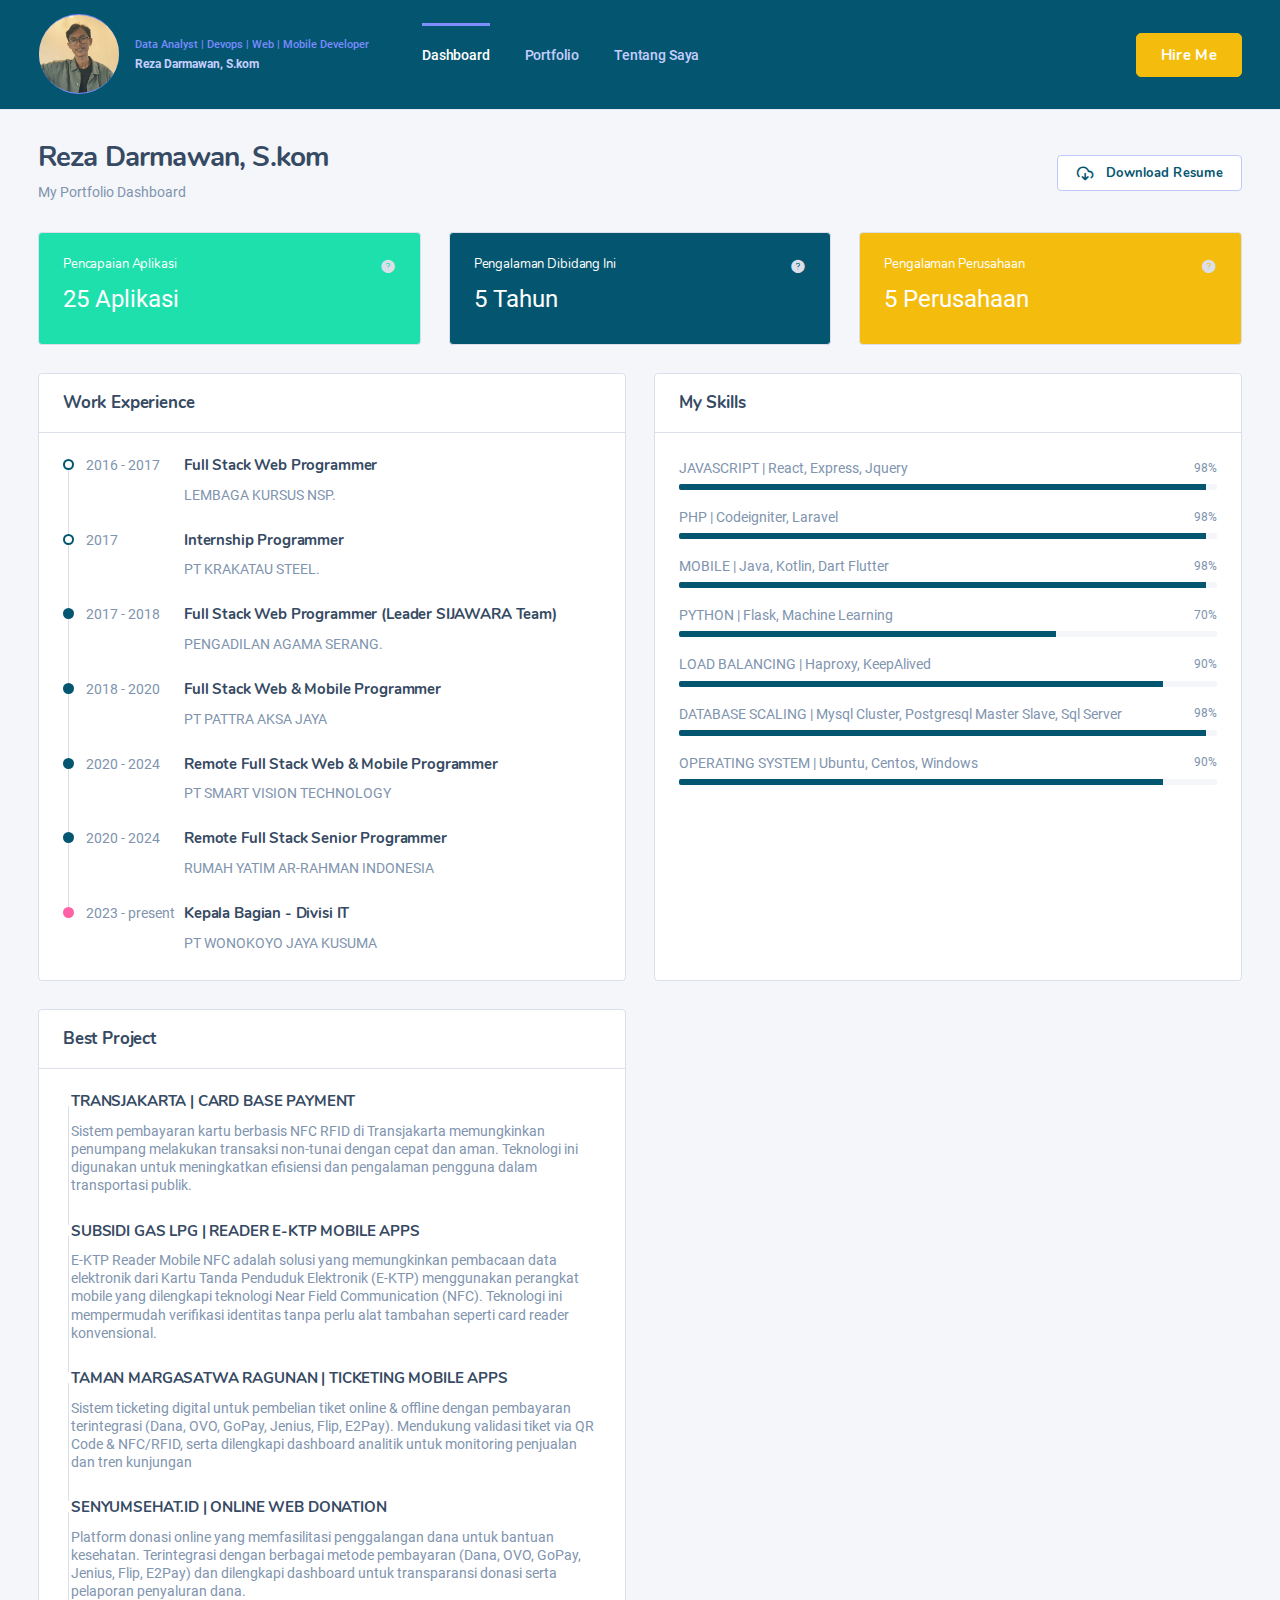
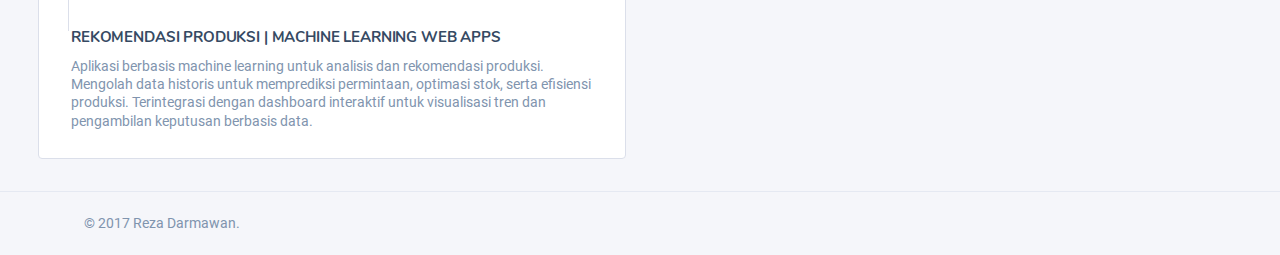
==== commit c8602486: "update reza" ====
--- a/index.html
+++ b/index.html
@@ -115,54 +115,54 @@
                             <div class="nk-block">
                                 <div class="row g-gs">
                                     <div class="col-md-4">
-                                        <div class="card card-bordered card-full">
+                                        <div class="card card-bordered card-full bg-success">
                                             <div class="card-inner">
                                                 <div class="card-title-group align-start mb-0">
                                                     <div class="card-title">
-                                                        <h6 class="subtitle">Pencapaian Aplikasi</h6>
+                                                        <h6 class="subtitle text-white">Pencapaian Aplikasi</h6>
                                                     </div>
                                                     <div class="card-tools">
                                                         <em class="card-hint icon ni ni-help-fill" data-toggle="tooltip" data-placement="left" title="Total Deposited"></em>
                                                     </div>
                                                 </div>
                                                 <div class="card-amount">
-                                                    <span class="amount"> 25 <span class="currency currency-usd">Applikasi</span>
+                                                    <span class="amount text-white"> 25 <span class="currency currency-usd text-white">Aplikasi</span>
                                                     </span>
                                                 </div>
                                             </div>
                                         </div><!-- .card -->
                                     </div><!-- .col -->
                                     <div class="col-md-4">
-                                        <div class="card card-bordered card-full">
+                                        <div class="card card-bordered card-full bg-primary">
                                             <div class="card-inner">
                                                 <div class="card-title-group align-start mb-0">
                                                     <div class="card-title">
-                                                        <h6 class="subtitle">Pengalaman Dibidang Ini</h6>
+                                                        <h6 class="subtitle text-white">Pengalaman Dibidang Ini</h6>
                                                     </div>
                                                     <div class="card-tools">
                                                         <em class="card-hint icon ni ni-help-fill" data-toggle="tooltip" data-placement="left" title="Total Withdraw"></em>
                                                     </div>
                                                 </div>
                                                 <div class="card-amount">
-                                                    <span class="amount"> 5 <span class="currency currency-usd">Tahun</span>
+                                                    <span class="amount text-white"> 5 <span class="currency currency-usd text-white">Tahun</span>
                                                     </span>
                                                 </div>
                                             </div>
                                         </div><!-- .card -->
                                     </div><!-- .col -->
                                     <div class="col-md-4">
-                                        <div class="card card-bordered  card-full">
+                                        <div class="card card-bordered card-full bg-warning">
                                             <div class="card-inner">
                                                 <div class="card-title-group align-start mb-0">
                                                     <div class="card-title">
-                                                        <h6 class="subtitle">Pengalaman Perusahaan</h6>
+                                                        <h6 class="subtitle text-white">Pengalaman Perusahaan</h6>
                                                     </div>
                                                     <div class="card-tools">
                                                         <em class="card-hint icon ni ni-help-fill" data-toggle="tooltip" data-placement="left" title="Total Balance in Account"></em>
                                                     </div>
                                                 </div>
                                                 <div class="card-amount">
-                                                    <span class="amount"> 5 <span class="currency currency-usd">Perusahaan</span>
+                                                    <span class="amount text-white"> 5 <span class="currency currency-usd text-white">Perusahaan</span>
                                                     </span>
                                                 </div>
                                             </div>
@@ -257,13 +257,14 @@
                                     </div><!-- .col -->
                                     <div class="col-md-6 col-xxl-4">
                                         <div class="card card-bordered card-full">
-                                            <div class="card-inner d-flex flex-column h-100">
-                                                <div class="card-title-group mb-3">
+                                            <div class="card-inner border-bottom">
+                                                <div class="card-title-group">
                                                     <div class="card-title">
                                                         <h6 class="title">My Skills</h6>
-                                                        <p>.</p>
-                                                    </div>
-                                                </div>
+                                                    </div>
+                                                </div>
+                                            </div>
+                                            <div class="card-inner">
                                                 <div class="progress-list gy-3">
                                                     <div class="progress-wrap">
                                                         <div class="progress-text">
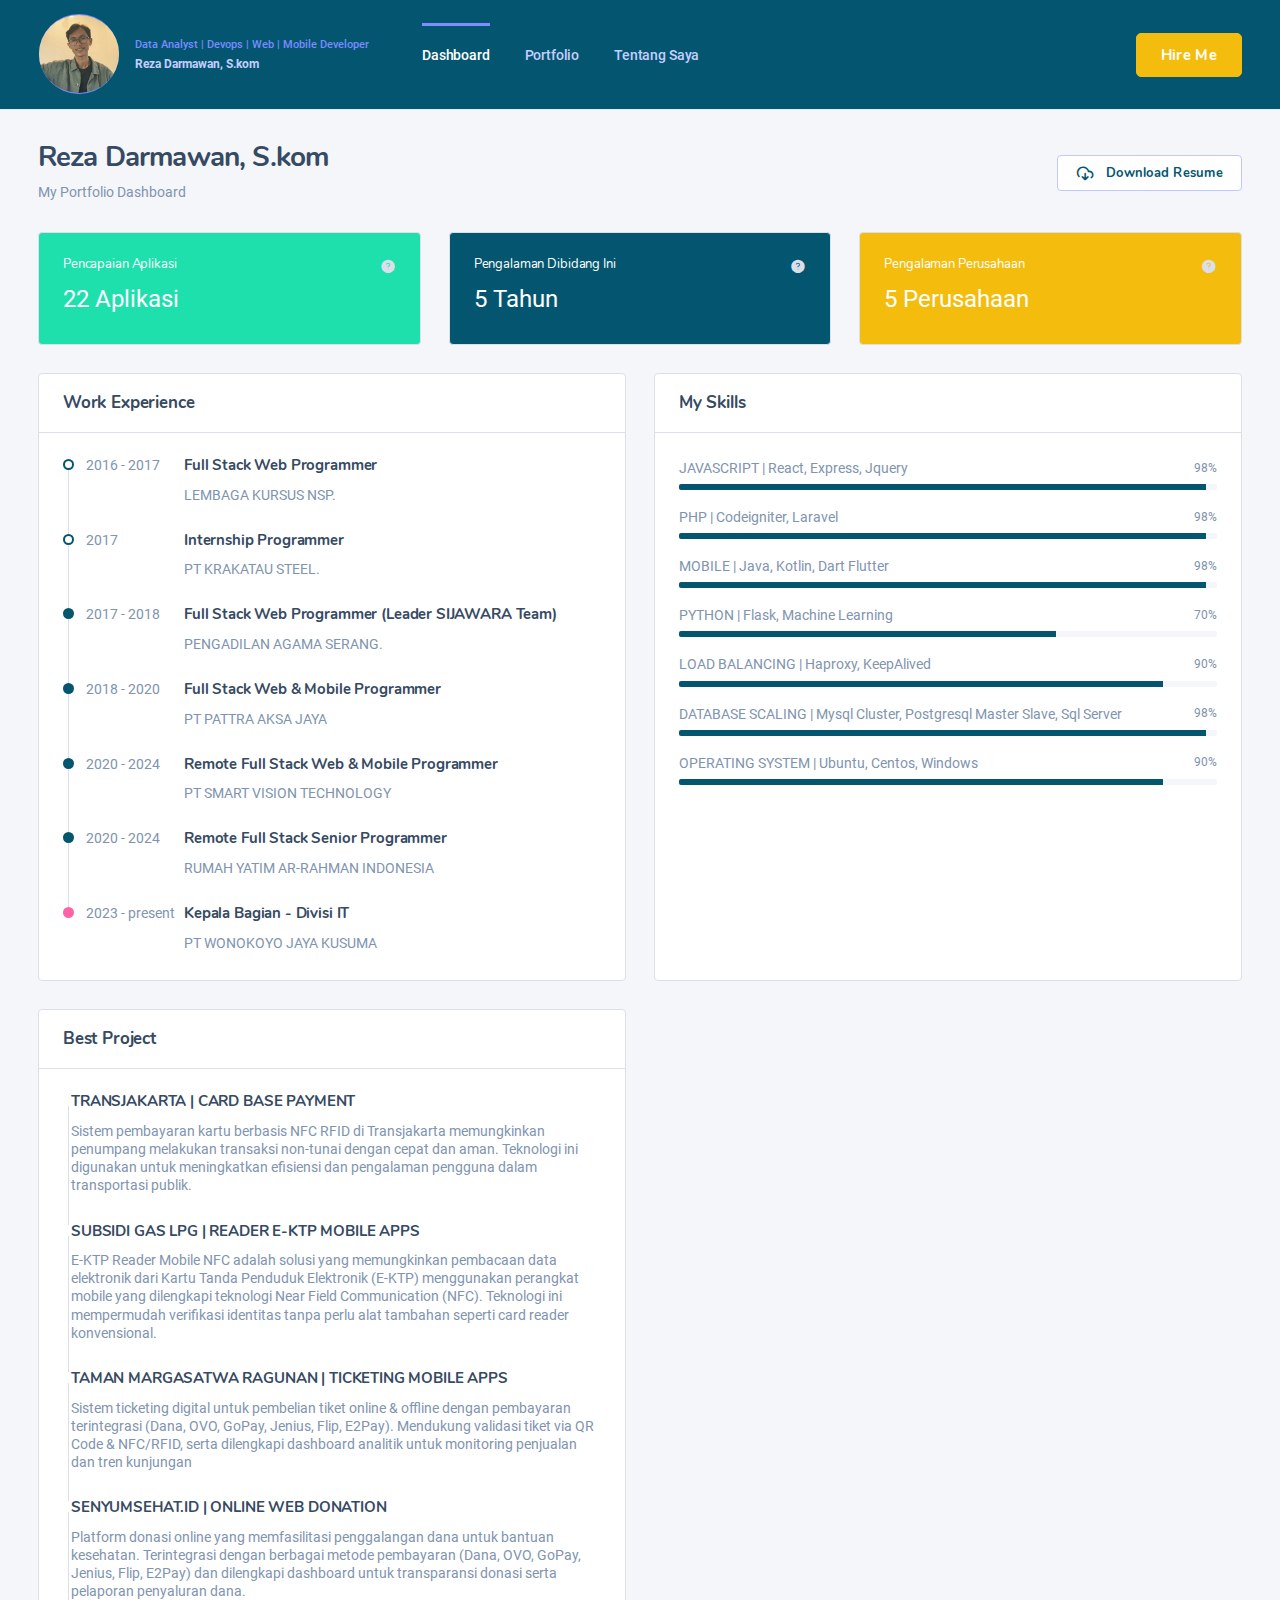
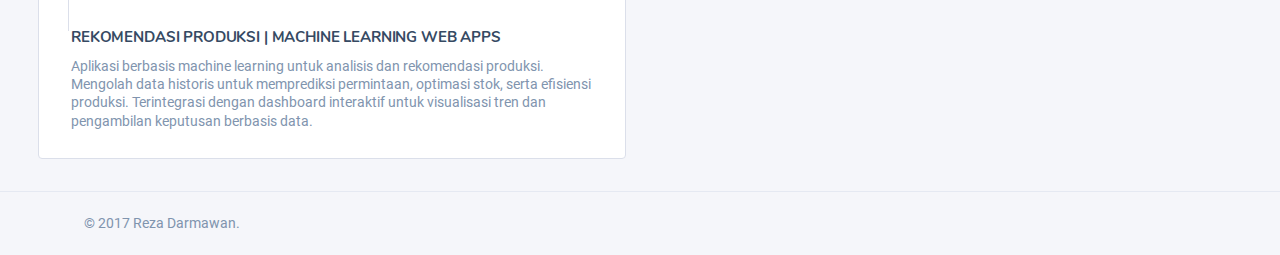
==== commit 18739c52: "update reza" ====
--- a/index.html
+++ b/index.html
@@ -126,7 +126,7 @@
                                                     </div>
                                                 </div>
                                                 <div class="card-amount">
-                                                    <span class="amount text-white"> 25 <span class="currency currency-usd text-white">Aplikasi</span>
+                                                    <span class="amount text-white"> 22 <span class="currency currency-usd text-white">Aplikasi</span>
                                                     </span>
                                                 </div>
                                             </div>
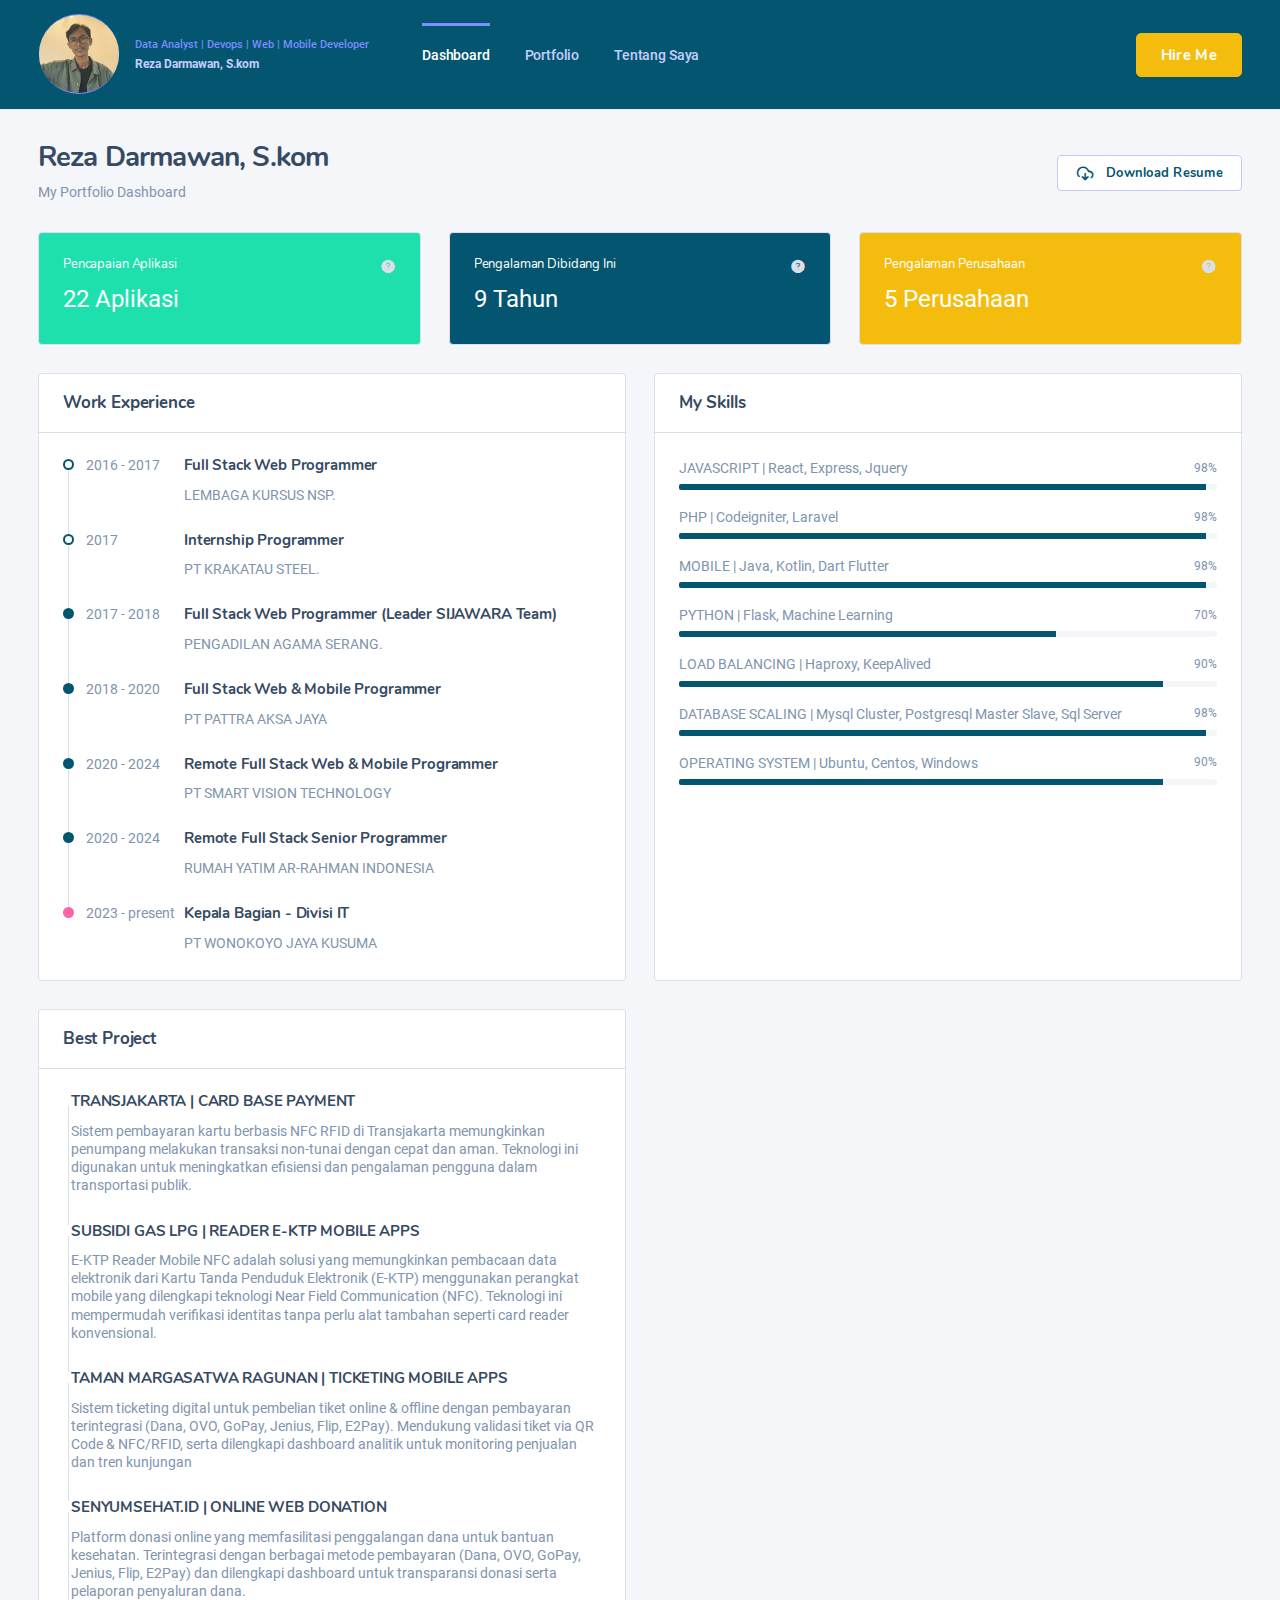
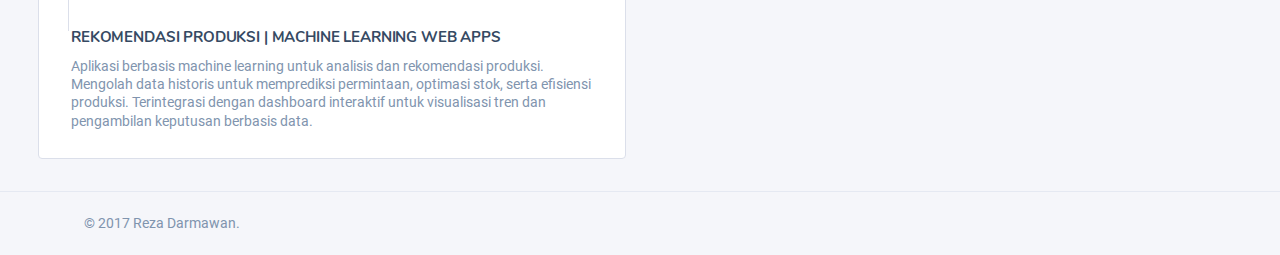
==== commit b1b3e64a: "update reza" ====
--- a/index.html
+++ b/index.html
@@ -144,7 +144,7 @@
                                                     </div>
                                                 </div>
                                                 <div class="card-amount">
-                                                    <span class="amount text-white"> 5 <span class="currency currency-usd text-white">Tahun</span>
+                                                    <span class="amount text-white"> 9 <span class="currency currency-usd text-white">Tahun</span>
                                                     </span>
                                                 </div>
                                             </div>
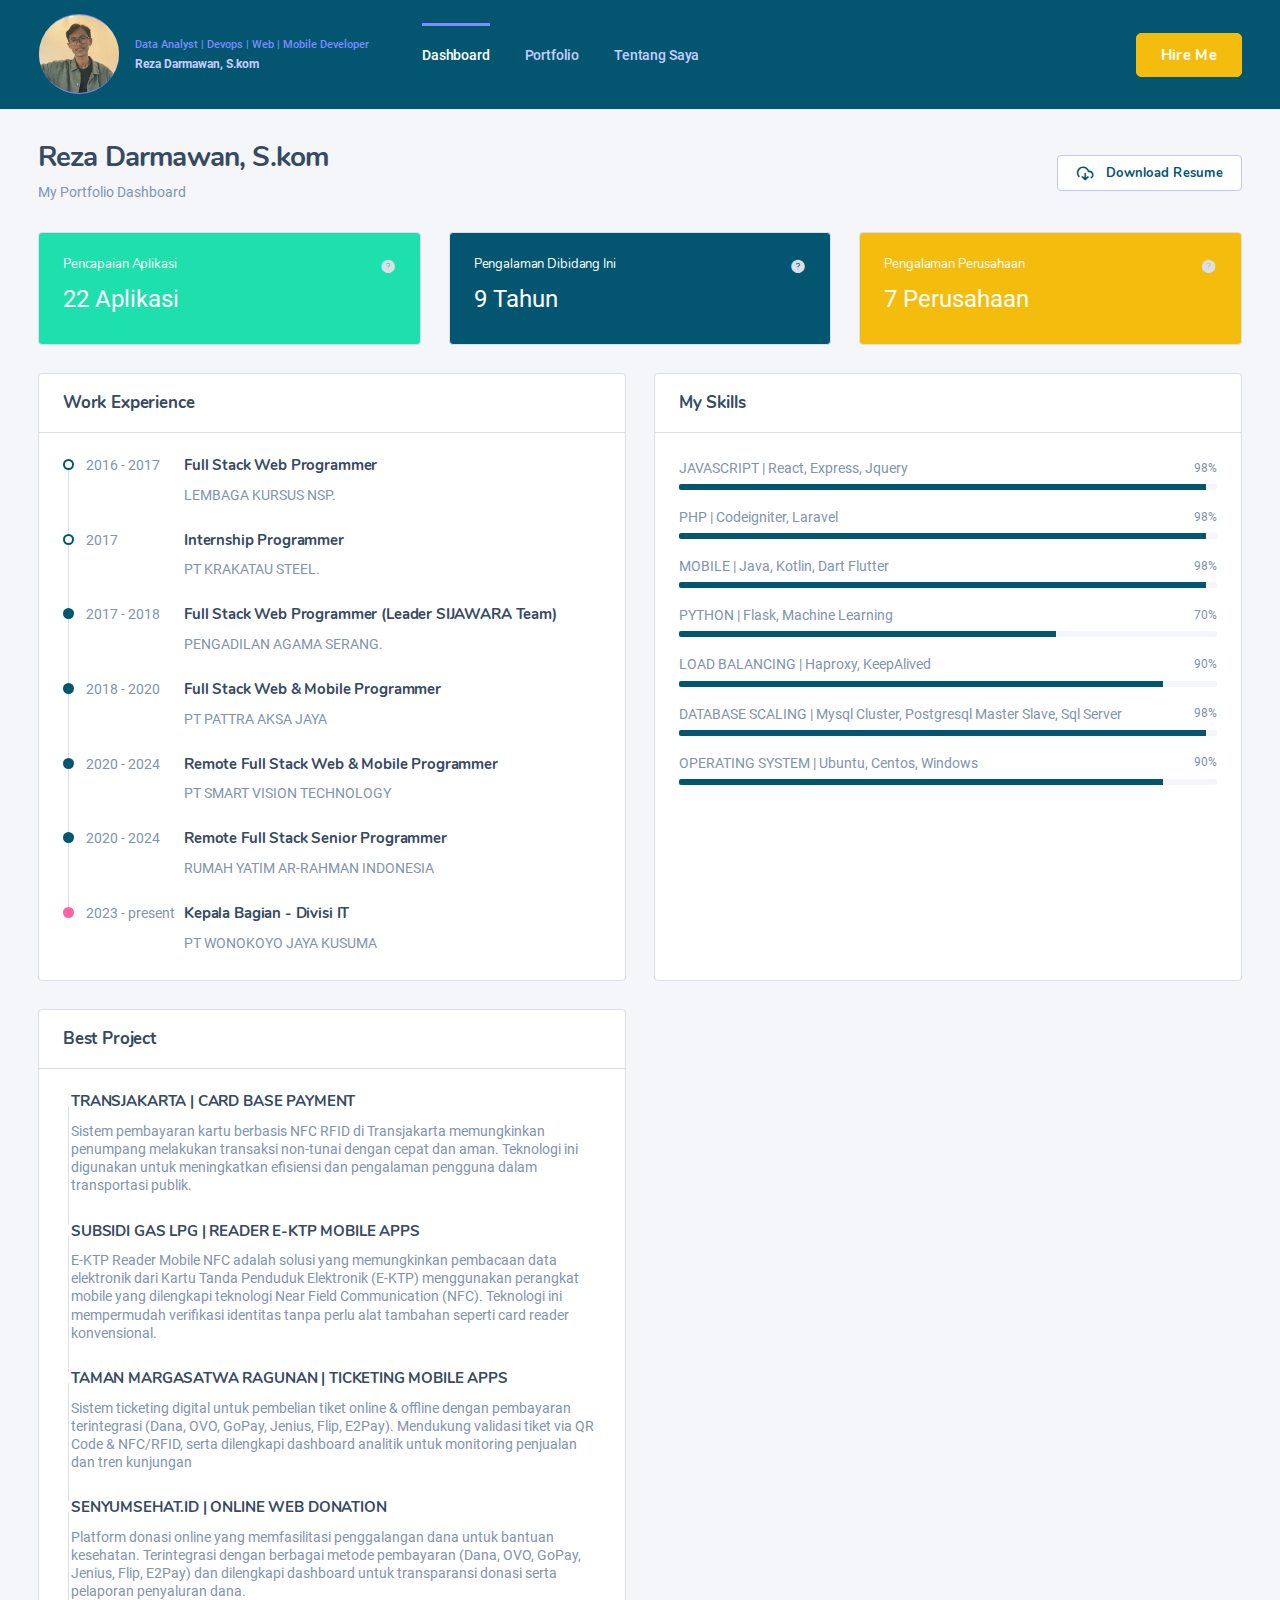
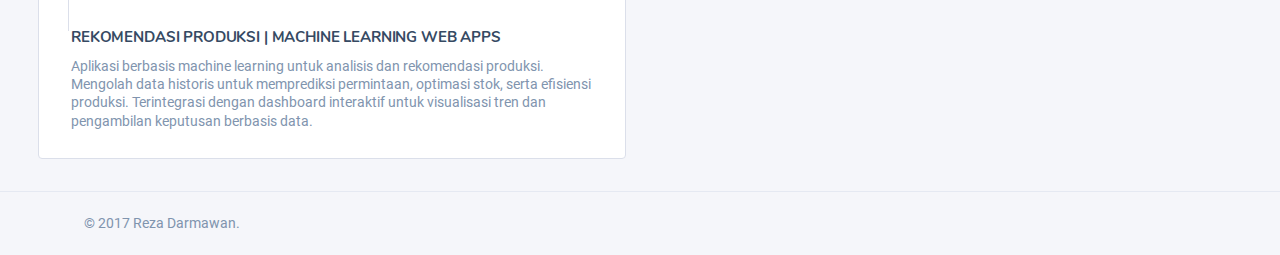
==== commit 41bfd1ae: "update reza" ====
--- a/index.html
+++ b/index.html
@@ -162,7 +162,7 @@
                                                     </div>
                                                 </div>
                                                 <div class="card-amount">
-                                                    <span class="amount text-white"> 5 <span class="currency currency-usd text-white">Perusahaan</span>
+                                                    <span class="amount text-white"> 7 <span class="currency currency-usd text-white">Perusahaan</span>
                                                     </span>
                                                 </div>
                                             </div>
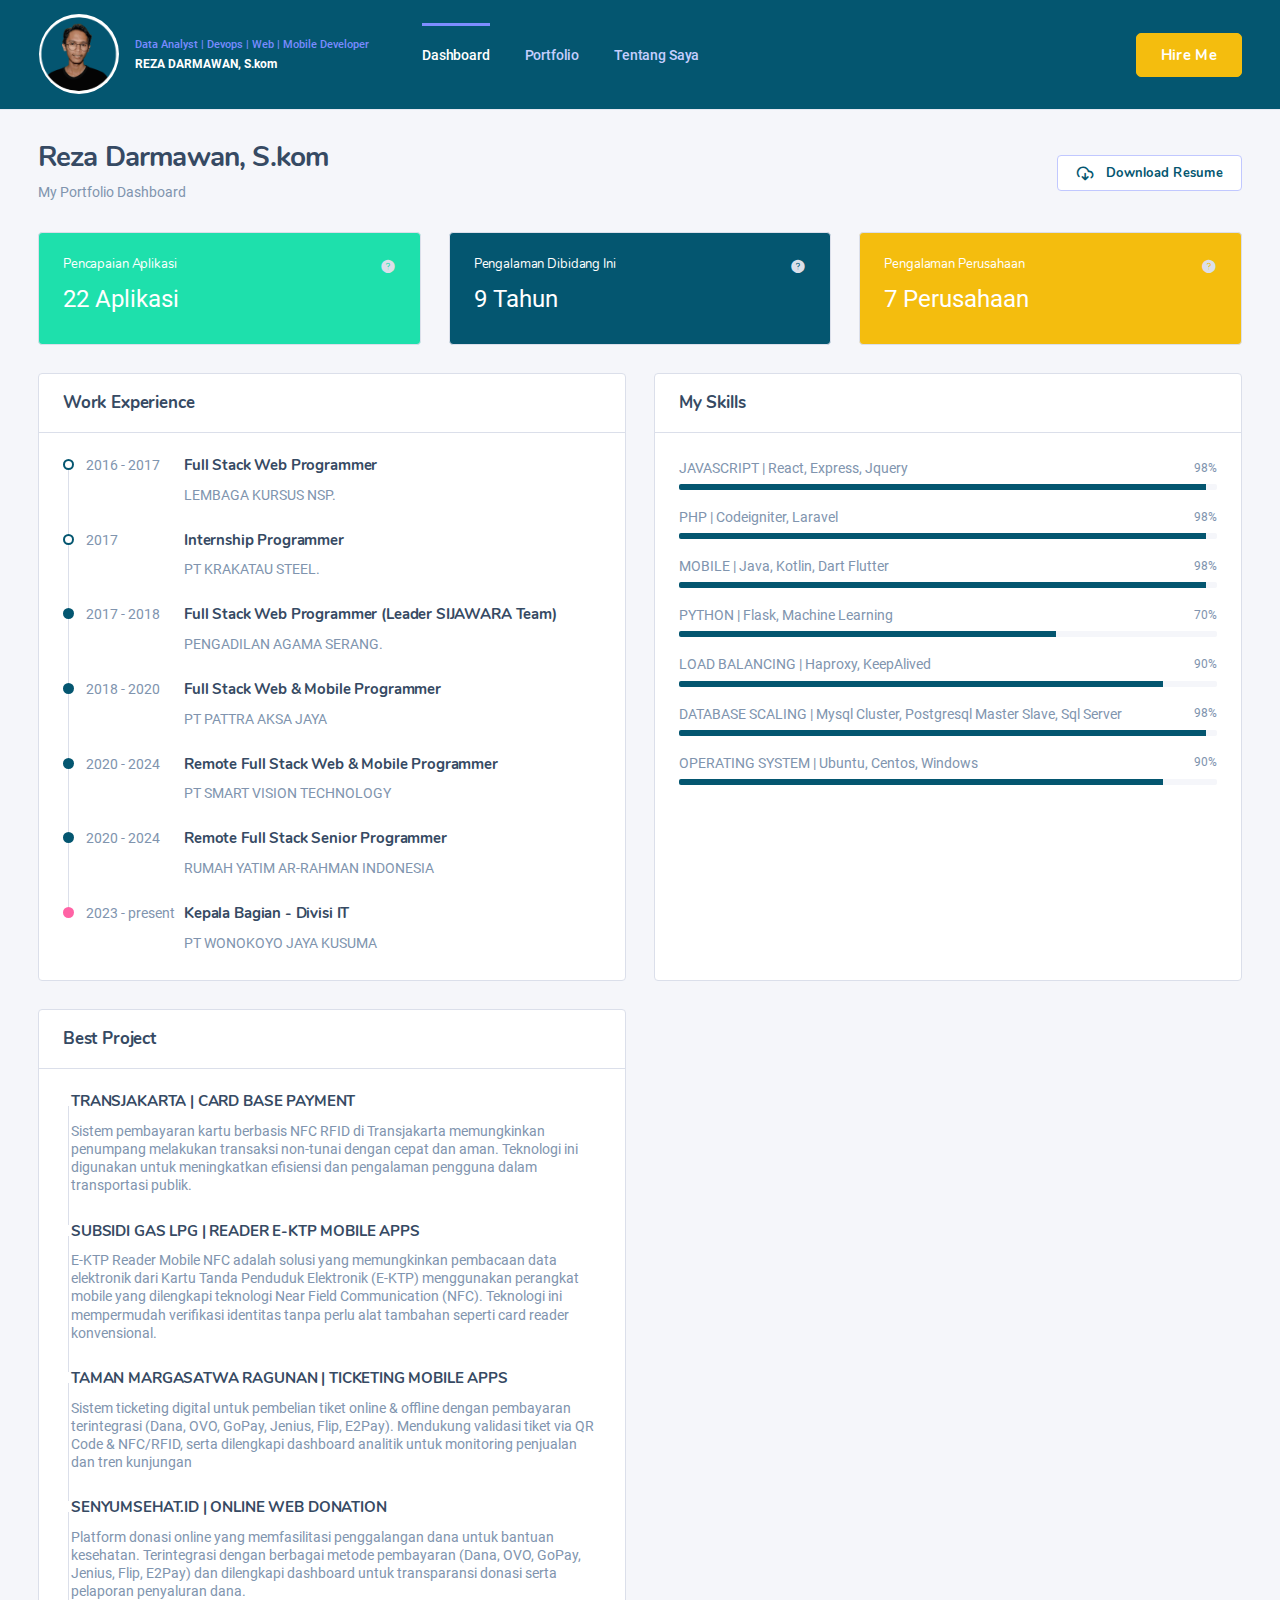
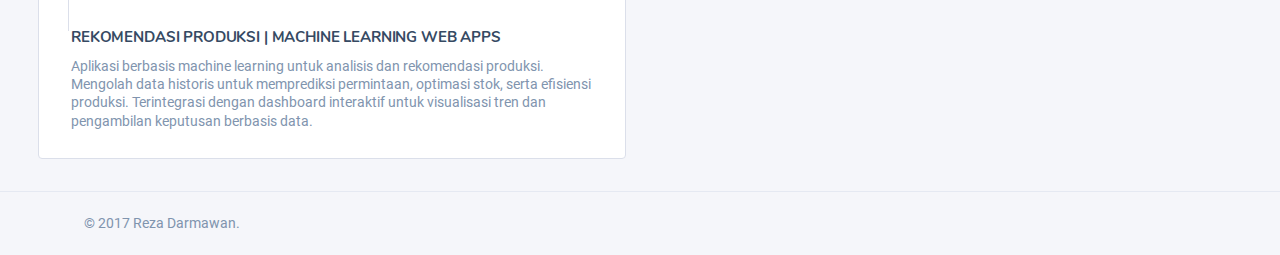
==== commit 77c03c07: "update reza" ====
--- a/index.html
+++ b/index.html
@@ -34,12 +34,12 @@
                                 <li class="order-sm-first">
                                     <a href="#">
                                         <div class="user-toggle">
-                                            <div class="user-avatar lg">
-                                                <img src="./images/reza2.jpg" alt="">
+                                            <div class="user-avatar lg" style="background-color: white !important;">
+                                                <img src="./images/reza.png" alt="">
                                             </div>
                                             <div class="user-info d-none d-xl-block">
                                                 <div class="user-status">Data Analyst | Devops | Web | Mobile Developer</div>
-                                                <div class="user-name">Reza Darmawan, S.kom</div>
+                                                <div class="user-name text-white">REZA DARMAWAN, S.kom</div>
                                             </div>
                                         </div>
                                     </a>
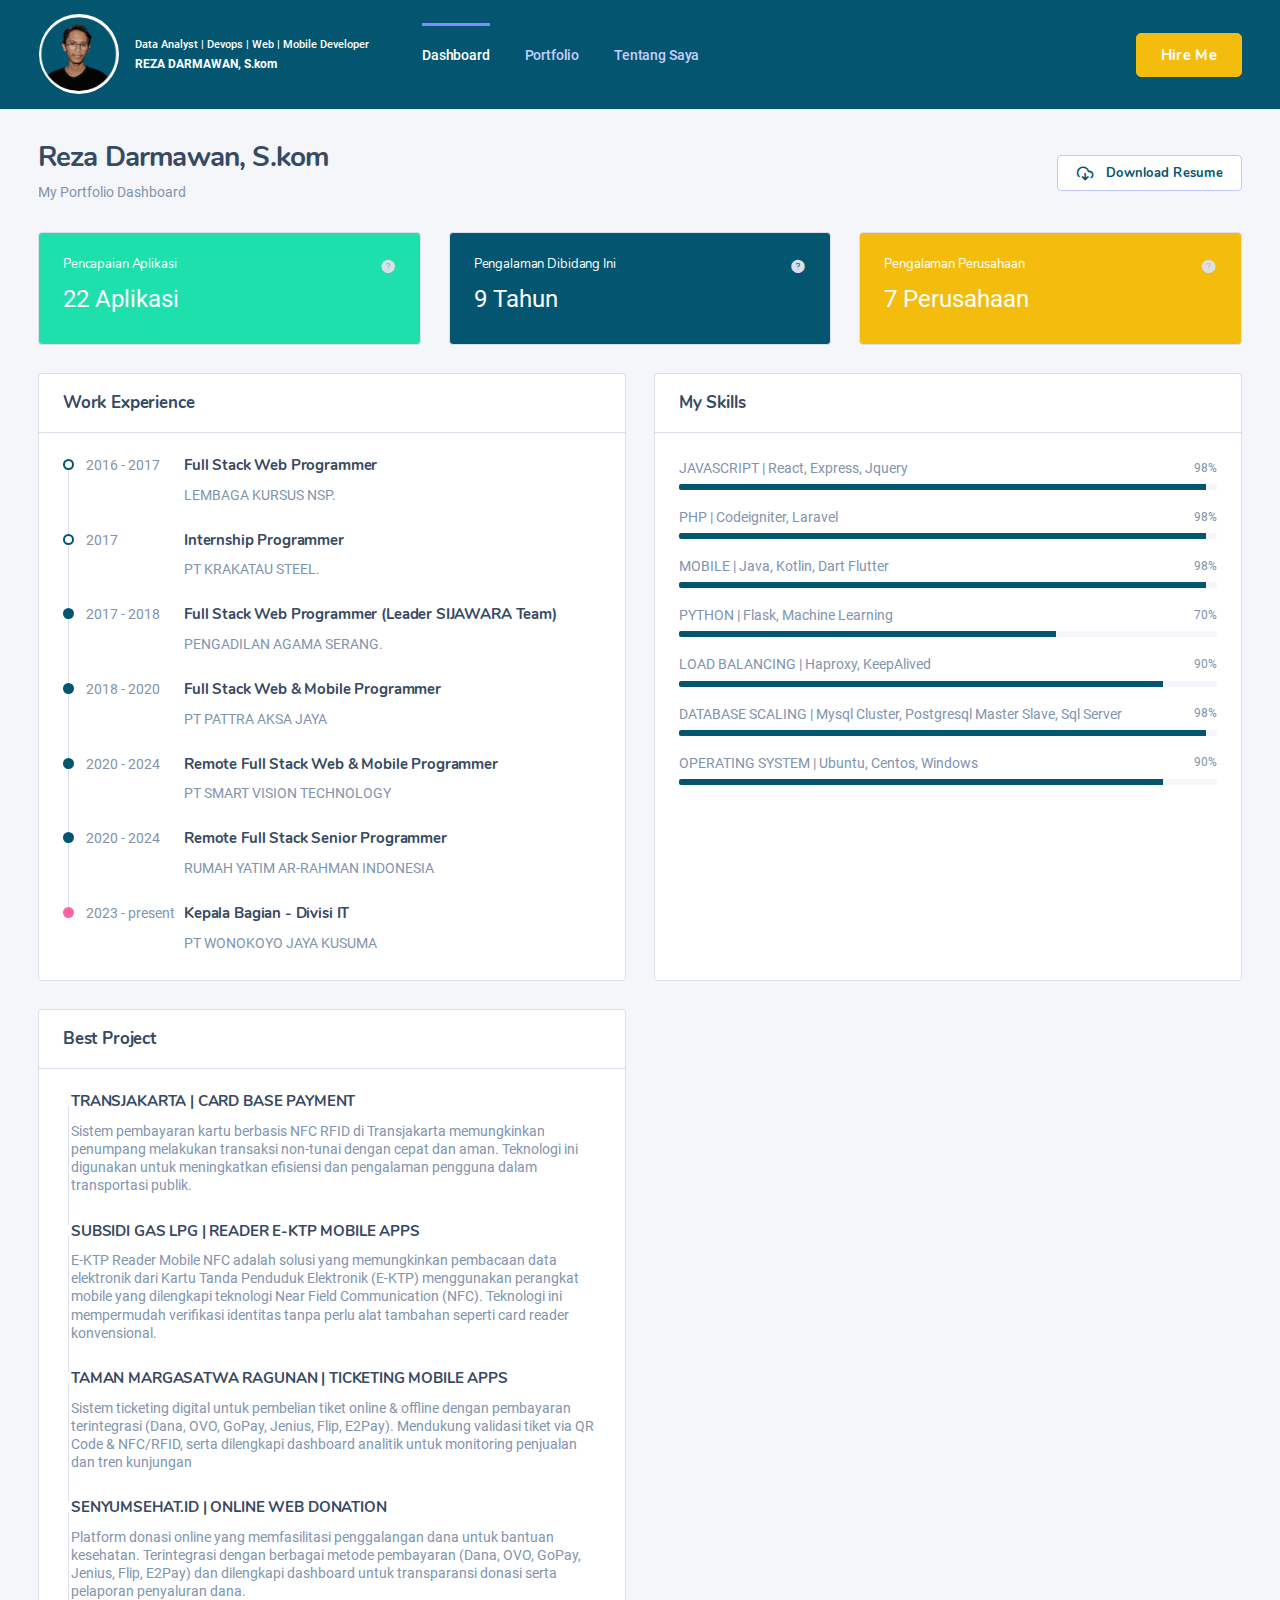
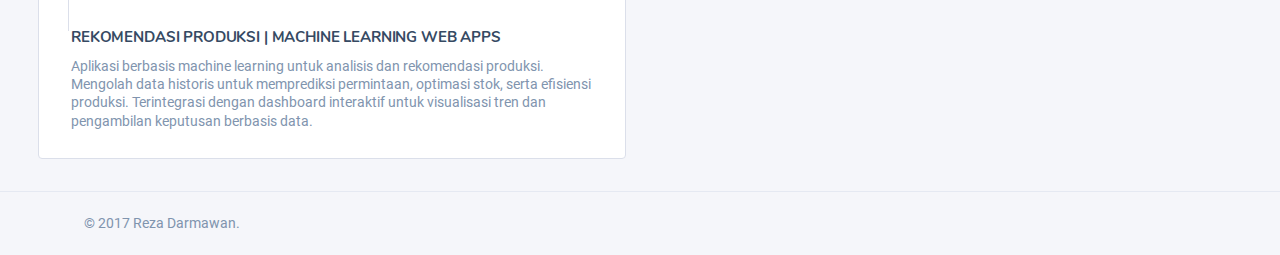
==== commit 2b2962d1: "update reza" ====
--- a/index.html
+++ b/index.html
@@ -35,10 +35,12 @@
                                     <a href="#">
                                         <div class="user-toggle">
                                             <div class="user-avatar lg" style="background-color: white !important;">
-                                                <img src="./images/reza.png" alt="">
+                                                <a class="popup-image" href="./images/reza.png">
+                                                    <img src="./images/reza.png" alt="">
+                                                </a>
                                             </div>
                                             <div class="user-info d-none d-xl-block">
-                                                <div class="user-status">Data Analyst | Devops | Web | Mobile Developer</div>
+                                                <div class="user-status text-white">Data Analyst | Devops | Web | Mobile Developer</div>
                                                 <div class="user-name text-white">REZA DARMAWAN, S.kom</div>
                                             </div>
                                         </div>
